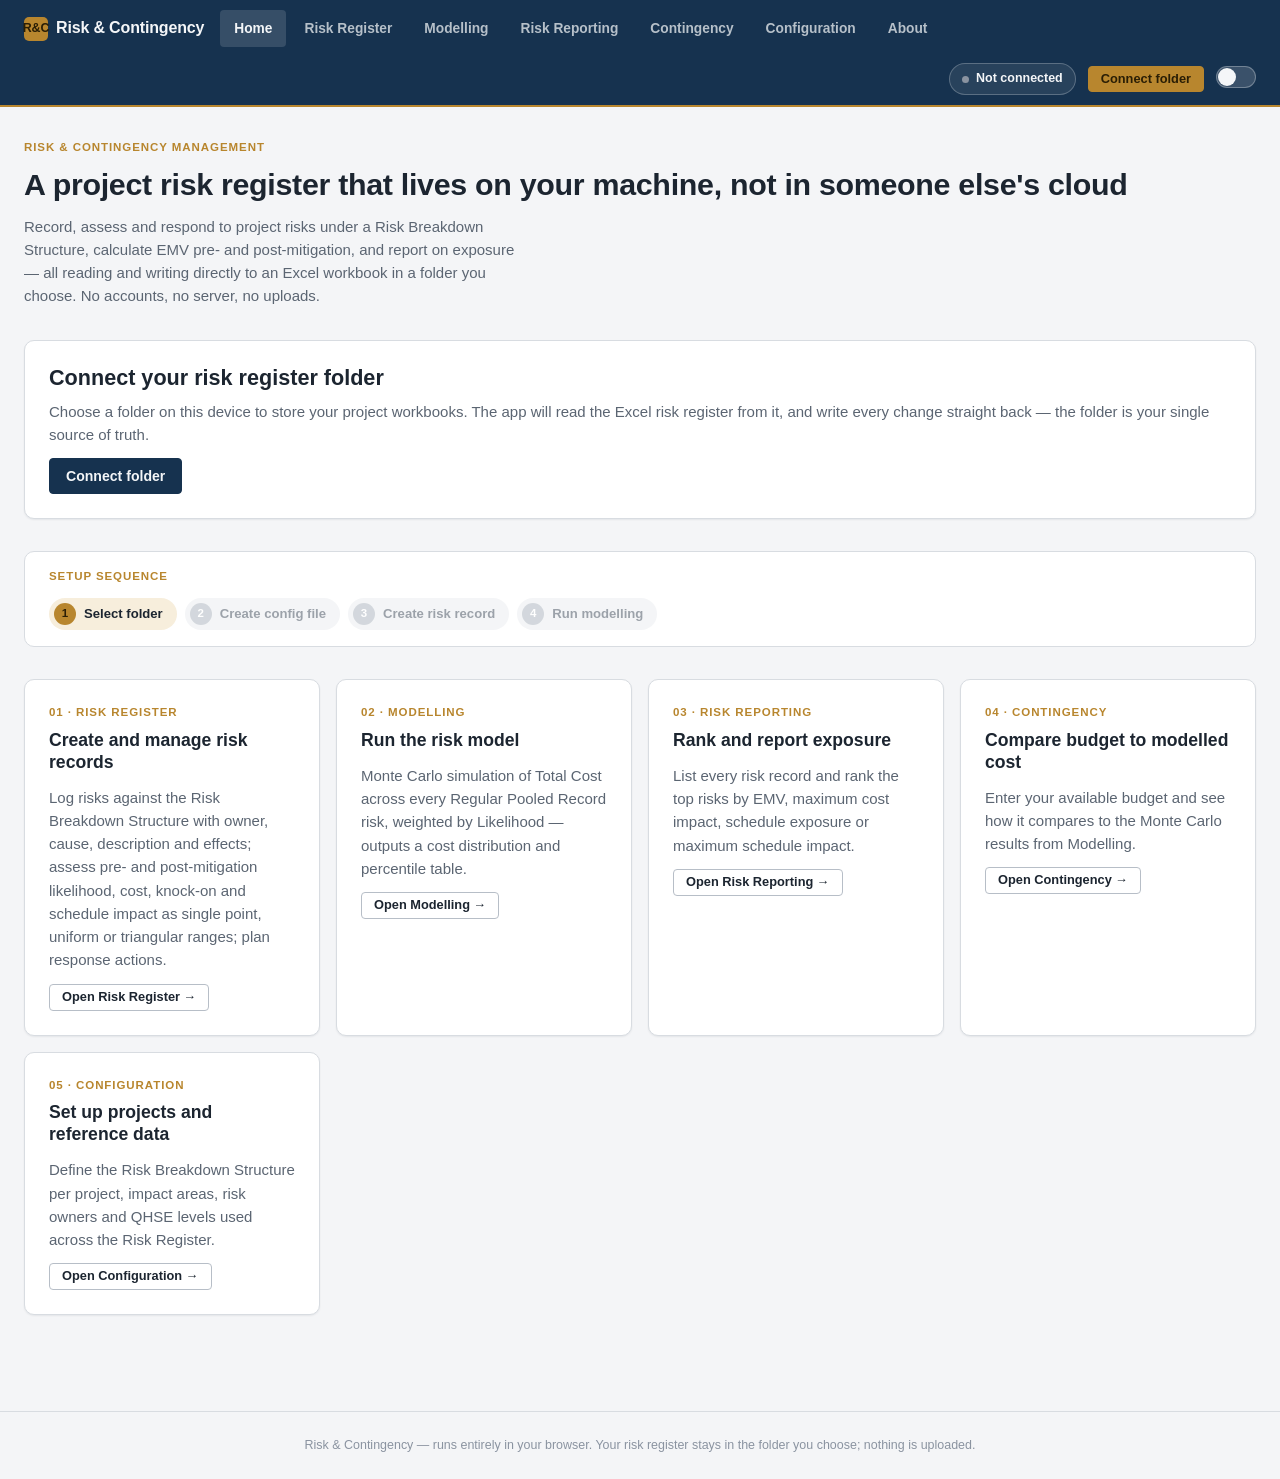
==== index.html @ 915edcf1 "Add JSON-LD structured data (WebSite + SoftwareApplication) to homepage Co-Authored-By: Claude Opus " ====
<!doctype html>
<html lang="en">
<head>
  <meta charset="utf-8">
  <script>(function(){try{var t=localStorage.getItem('theme-preference');if(t==='light'||t==='dark'){document.documentElement.dataset.theme=t;}}catch(e){}})();</script>
  <meta name="viewport" content="width=device-width, initial-scale=1">
  <title>Risk and Contingency — Project Risk Register &amp; Monte Carlo</title>
  <meta name="description" content="Manage a project risk register, calculate pre- and post-mitigation EMV and run Monte Carlo contingency modelling, all against an Excel file on your own machine.">
  <link rel="canonical" href="https://riskandcontingency.com/">
  <meta property="og:type" content="website">
  <meta property="og:site_name" content="Risk and Contingency">
  <meta property="og:url" content="https://riskandcontingency.com/">
  <meta property="og:title" content="Risk and Contingency — Project Risk Register &amp; Monte Carlo">
  <meta property="og:description" content="Manage a project risk register, calculate pre- and post-mitigation EMV and run Monte Carlo contingency modelling, all against an Excel file on your own machine.">
  <meta property="og:image" content="https://riskandcontingency.com/images/og-image.png">
  <meta property="og:image:width" content="1200">
  <meta property="og:image:height" content="630">
  <meta property="og:image:alt" content="Risk and Contingency: project risk register, Monte Carlo modelling and contingency planning">
  <meta name="twitter:card" content="summary_large_image">
  <script type="application/ld+json">
  {
    "@context": "https://schema.org",
    "@graph": [
      {
        "@type": "WebSite",
        "@id": "https://riskandcontingency.com/#website",
        "name": "Risk and Contingency",
        "url": "https://riskandcontingency.com/",
        "description": "Manage a project risk register, calculate pre- and post-mitigation EMV and run Monte Carlo contingency modelling, all against an Excel file on your own machine.",
        "inLanguage": "en"
      },
      {
        "@type": "SoftwareApplication",
        "@id": "https://riskandcontingency.com/#app",
        "name": "Risk and Contingency",
        "url": "https://riskandcontingency.com/",
        "description": "A browser-based tool for managing a project risk register: creating and assessing risk records under a Risk Breakdown Structure, calculating EMV pre- and post-mitigation, running Monte Carlo simulation across pooled risks, and comparing an available budget to the modelled cost distribution.",
        "applicationCategory": "BusinessApplication",
        "operatingSystem": "Web",
        "browserRequirements": "Requires a Chromium-based browser (Chrome, Edge or Opera) with the File System Access API.",
        "featureList": [
          "Risk register with risk records under a Risk Breakdown Structure",
          "Pre- and post-mitigation assessment of likelihood, cost, knock-on and schedule impact as single point, uniform or triangular ranges",
          "EMV calculation pre- and post-mitigation",
          "Response action planning",
          "Monte Carlo simulation of Total Cost across pooled risks",
          "Contingency comparison of available budget against modelled cost",
          "Reads and writes an Excel workbook in a local folder you choose"
        ],
        "image": "https://riskandcontingency.com/images/og-image.png",
        "isPartOf": { "@id": "https://riskandcontingency.com/#website" }
      }
    ]
  }
  </script>
  <link rel="stylesheet" href="/css/tokens.css">
  <link rel="stylesheet" href="/css/base.css">
  <link rel="stylesheet" href="/css/components.css">
  <link rel="stylesheet" href="/css/shell.css">
</head>
<body data-page="home">
  <header class="app-header">
    <div class="app-header-inner">
      <a class="app-brand" href="/index.html">
        <span class="app-brand-mark" aria-hidden="true">R&amp;C</span>
        Risk &amp; Contingency
      </a>
      <button class="app-nav-toggle" type="button" aria-expanded="false" aria-label="Toggle navigation">&#9776;</button>
      <nav class="app-nav" aria-label="Primary">
        <a href="/index.html" data-nav="home">Home</a>
        <a href="/risk-register.html" data-nav="risk-register">Risk Register</a>
        <a href="/modelling.html" data-nav="modelling">Modelling</a>
        <a href="/reporting.html" data-nav="reporting">Risk Reporting</a>
        <a href="/contingency.html" data-nav="contingency">Contingency</a>
        <a href="/configuration.html" data-nav="configuration">Configuration</a>
        <a href="/about.html" data-nav="about">About</a>
      </nav>
      <div class="app-header-actions">
        <span class="status-pill" data-connection-pill data-state="checking">
          <span class="status-dot" aria-hidden="true"></span>
          <span data-connection-label>Checking&hellip;</span>
        </span>
        <button class="btn btn-accent btn-sm" type="button" data-connection-action hidden>Connect folder</button>
        <button class="btn btn-ghost btn-sm" type="button" data-connection-disconnect hidden>Disconnect</button>
        <label class="theme-toggle" title="Toggle dark mode">
          <input type="checkbox" data-theme-toggle class="visually-hidden">
          <span class="theme-toggle-track" aria-hidden="true">
            <span class="theme-toggle-thumb"></span>
          </span>
          <span class="visually-hidden">Toggle dark mode</span>
        </label>
      </div>
    </div>
  </header>

  <main class="app-main">
    <div class="page-header">
      <span class="eyebrow">Risk &amp; Contingency Management</span>
      <h1>A project risk register that lives on your machine, not in someone else's cloud</h1>
      <p>Record, assess and respond to project risks under a Risk Breakdown Structure, calculate EMV pre- and post‑mitigation, and report on exposure — all reading and writing directly to an Excel workbook in a folder you choose. No accounts, no server, no uploads.</p>
    </div>

    <div id="unsupported-notice" class="notice notice-warning" data-unsupported-notice hidden style="margin-bottom: var(--space-5);">
      <span aria-hidden="true">&#9888;&#65039;</span>
      <div>
        <strong>Folder connection isn't available in this browser.</strong>
        <p style="margin: 4px 0 0;">This tool reads and writes your risk register directly on disk using the File System Access API, currently supported in Chrome, Edge and Opera. Open this page in one of those browsers to connect a folder.</p>
      </div>
    </div>

    <section class="card" style="margin-bottom: var(--space-6);" data-requires-no-connection>
      <h2 style="margin-bottom: var(--space-2);">Connect your risk register folder</h2>
      <p>Choose a folder on this device to store your project workbooks. The app will read the Excel risk register from it, and write every change straight back — the folder is your single source of truth.</p>
      <button class="btn btn-primary" type="button" data-connection-action>Connect folder</button>
    </section>

    <section class="card" style="margin-bottom: var(--space-6);" data-requires-connection hidden>
      <h2 style="margin-bottom: var(--space-2);">Folder connected</h2>
      <p>Your risk register folder is connected. Head to the Risk Register to create or edit risk records, or Configuration to set up your Risk Breakdown Structure, impact areas and risk owners.</p>
    </section>

    <section style="margin-bottom: var(--space-6);" data-setup-sequence></section>

    <div class="card-grid" style="margin-bottom: var(--space-6);">
      <div class="card">
        <span class="eyebrow">01 &middot; Risk Register</span>
        <h3>Create and manage risk records</h3>
        <p>Log risks against the Risk Breakdown Structure with owner, cause, description and effects; assess pre- and post‑mitigation likelihood, cost, knock-on and schedule impact as single point, uniform or triangular ranges; plan response actions.</p>
        <a class="btn btn-secondary btn-sm" href="/risk-register.html">Open Risk Register &rarr;</a>
      </div>
      <div class="card">
        <span class="eyebrow">02 &middot; Modelling</span>
        <h3>Run the risk model</h3>
        <p>Monte Carlo simulation of Total Cost across every Regular Pooled Record risk, weighted by Likelihood — outputs a cost distribution and percentile table.</p>
        <a class="btn btn-secondary btn-sm" href="/modelling.html">Open Modelling &rarr;</a>
      </div>
      <div class="card">
        <span class="eyebrow">03 &middot; Risk Reporting</span>
        <h3>Rank and report exposure</h3>
        <p>List every risk record and rank the top risks by EMV, maximum cost impact, schedule exposure or maximum schedule impact.</p>
        <a class="btn btn-secondary btn-sm" href="/reporting.html">Open Risk Reporting &rarr;</a>
      </div>
      <div class="card">
        <span class="eyebrow">04 &middot; Contingency</span>
        <h3>Compare budget to modelled cost</h3>
        <p>Enter your available budget and see how it compares to the Monte Carlo results from Modelling.</p>
        <a class="btn btn-secondary btn-sm" href="/contingency.html">Open Contingency &rarr;</a>
      </div>
      <div class="card">
        <span class="eyebrow">05 &middot; Configuration</span>
        <h3>Set up projects and reference data</h3>
        <p>Define the Risk Breakdown Structure per project, impact areas, risk owners and QHSE levels used across the Risk Register.</p>
        <a class="btn btn-secondary btn-sm" href="/configuration.html">Open Configuration &rarr;</a>
      </div>
    </div>
  </main>

  <footer class="app-footer">
    Risk &amp; Contingency &mdash; runs entirely in your browser. Your risk register stays in the folder you choose; nothing is uploaded.
  </footer>

  <script src="/js/vendor/xlsx.full.min.js"></script>
  <script type="module" src="/js/shell.js"></script>
  <script type="module" src="/js/theme.js"></script>
  <script type="module" src="/js/setup-sequence.js"></script>
  <script type="module" src="/js/version-check.js"></script>
  <script type="module" src="/js/conflict-banner.js"></script>
</body>
</html>
---- css/tokens.css ----
:root {
  --color-bg: #f4f5f7;
  --color-surface: #ffffff;
  --color-surface-alt: #eef0f3;
  --color-border: #d8dce1;
  --color-border-strong: #b7bec7;
  --color-text: #1c2530;
  --color-text-muted: #5b6572;
  --color-text-subtle: #8a93a0;
  --color-text-on-primary: #f4f6f8;

  --color-primary: #16324f;
  --color-primary-hover: #0f2438;
  --color-primary-alt: #1f4266;
  --color-accent: #b8862e;
  --color-accent-hover: #9c7126;
  --color-accent-bg: #f7eedc;

  --color-risk-low: #2e7d4f;
  --color-risk-low-bg: #e6f2ea;
  --color-risk-medium: #a5760a;
  --color-risk-medium-bg: #fbf1de;
  --color-risk-high: #b3372c;
  --color-risk-high-bg: #f7e4e1;

  --color-success: #2e7d4f;
  --color-danger: #b3372c;
  --color-warning: #a5760a;
  --color-info: #2b5c8a;

  --font-sans: -apple-system, BlinkMacSystemFont, "Segoe UI", Roboto, Helvetica,
    Arial, sans-serif;
  --font-mono: ui-monospace, SFMono-Regular, Menlo, Consolas, monospace;

  --radius-sm: 4px;
  --radius-md: 6px;
  --radius-lg: 10px;

  --shadow-sm: 0 1px 2px rgba(20, 30, 45, 0.07);
  --shadow-md: 0 2px 10px rgba(20, 30, 45, 0.10);

  --space-1: 4px;
  --space-2: 8px;
  --space-3: 12px;
  --space-4: 16px;
  --space-5: 24px;
  --space-6: 32px;
  --space-7: 48px;
  --space-8: 64px;

  --header-height: 60px;
  --content-max-width: 1280px;
}

/* Dark tokens apply when the OS prefers dark AND the user hasn't
   explicitly chosen light (data-theme="light"), or when the user has
   explicitly chosen dark (data-theme="dark") regardless of OS
   preference. See js/theme.js for the toggle that sets data-theme. */
@media (prefers-color-scheme: dark) {
  :root:not([data-theme="light"]) {
    --color-bg: #10161f;
    --color-surface: #161e29;
    --color-surface-alt: #1c2530;
    --color-border: #2a3441;
    --color-border-strong: #3c4756;
    --color-text: #e6e9ed;
    --color-text-muted: #a7b0bc;
    --color-text-subtle: #7a8492;
    --color-text-on-primary: #f4f6f8;

    --color-primary: #1f4266;
    --color-primary-hover: #2b5680;
    --color-primary-alt: #2b5680;
    --color-accent: #d9a94a;
    --color-accent-hover: #e6bb63;
    --color-accent-bg: rgba(217, 169, 74, 0.14);

    --color-risk-low: #4caf7d;
    --color-risk-low-bg: rgba(46, 125, 79, 0.18);
    --color-risk-medium: #d9a94a;
    --color-risk-medium-bg: rgba(165, 118, 10, 0.2);
    --color-risk-high: #e2695c;
    --color-risk-high-bg: rgba(179, 55, 44, 0.2);

    --shadow-sm: 0 1px 2px rgba(0, 0, 0, 0.35);
    --shadow-md: 0 2px 12px rgba(0, 0, 0, 0.45);
  }
}

:root[data-theme="dark"] {
  --color-bg: #10161f;
  --color-surface: #161e29;
  --color-surface-alt: #1c2530;
  --color-border: #2a3441;
  --color-border-strong: #3c4756;
  --color-text: #e6e9ed;
  --color-text-muted: #a7b0bc;
  --color-text-subtle: #7a8492;
  --color-text-on-primary: #f4f6f8;

  --color-primary: #1f4266;
  --color-primary-hover: #2b5680;
  --color-primary-alt: #2b5680;
  --color-accent: #d9a94a;
  --color-accent-hover: #e6bb63;
  --color-accent-bg: rgba(217, 169, 74, 0.14);

  --color-risk-low: #4caf7d;
  --color-risk-low-bg: rgba(46, 125, 79, 0.18);
  --color-risk-medium: #d9a94a;
  --color-risk-medium-bg: rgba(165, 118, 10, 0.2);
  --color-risk-high: #e2695c;
  --color-risk-high-bg: rgba(179, 55, 44, 0.2);

  --shadow-sm: 0 1px 2px rgba(0, 0, 0, 0.35);
  --shadow-md: 0 2px 12px rgba(0, 0, 0, 0.45);
}
---- css/base.css ----
*,
*::before,
*::after {
  box-sizing: border-box;
}

html {
  color-scheme: light dark;
}

body {
  margin: 0;
  min-height: 100vh;
  background: var(--color-bg);
  color: var(--color-text);
  font-family: var(--font-sans);
  font-size: 15px;
  line-height: 1.55;
  -webkit-font-smoothing: antialiased;
}

h1,
h2,
h3,
h4 {
  font-weight: 600;
  line-height: 1.25;
  margin: 0 0 var(--space-3);
  color: var(--color-text);
}

h1 {
  font-size: 1.9rem;
  letter-spacing: -0.01em;
}

h2 {
  font-size: 1.35rem;
}

h3 {
  font-size: 1.1rem;
}

p {
  margin: 0 0 var(--space-3);
  color: var(--color-text-muted);
}

a {
  color: var(--color-primary-alt);
  text-decoration: none;
}

a:hover {
  text-decoration: underline;
}

ul,
ol {
  margin: 0 0 var(--space-3);
  padding-left: 1.25em;
  color: var(--color-text-muted);
}

.eyebrow {
  display: block;
  font-size: 0.72rem;
  font-weight: 700;
  letter-spacing: 0.08em;
  text-transform: uppercase;
  color: var(--color-accent);
  margin-bottom: var(--space-2);
}

.visually-hidden {
  position: absolute;
  width: 1px;
  height: 1px;
  padding: 0;
  margin: -1px;
  overflow: hidden;
  clip: rect(0, 0, 0, 0);
  white-space: nowrap;
  border: 0;
}

:focus-visible {
  outline: 2px solid var(--color-accent);
  outline-offset: 2px;
}

/* Several components below set their own `display` (flex/inline-flex),
   which ties in CSS specificity with the UA stylesheet's [hidden] rule and
   can win the cascade by load order — so `hidden` silently stops hiding
   things. Force it explicitly rather than relying on selector order. */
[hidden] {
  display: none !important;
}
---- css/components.css ----
/* Buttons */
.btn {
  display: inline-flex;
  align-items: center;
  gap: var(--space-2);
  font-family: inherit;
  font-size: 0.88rem;
  font-weight: 600;
  line-height: 1;
  padding: 10px 16px;
  border-radius: var(--radius-sm);
  border: 1px solid transparent;
  cursor: pointer;
  transition: background-color 0.15s ease, border-color 0.15s ease,
    color 0.15s ease;
  white-space: nowrap;
}

.btn:disabled {
  cursor: not-allowed;
  opacity: 0.55;
}

.btn-primary {
  background: var(--color-primary);
  color: var(--color-text-on-primary);
  border-color: var(--color-primary);
}

.btn-primary:hover:not(:disabled) {
  background: var(--color-primary-hover);
  border-color: var(--color-primary-hover);
}

.btn-accent {
  background: var(--color-accent);
  color: #2a1e05;
  border-color: var(--color-accent);
}

.btn-accent:hover:not(:disabled) {
  background: var(--color-accent-hover);
  border-color: var(--color-accent-hover);
}

.btn-secondary {
  background: var(--color-surface);
  color: var(--color-text);
  border-color: var(--color-border-strong);
}

.btn-secondary:hover:not(:disabled) {
  background: var(--color-surface-alt);
}

.btn-ghost {
  background: transparent;
  color: var(--color-text-muted);
  border-color: transparent;
}

.btn-ghost:hover:not(:disabled) {
  background: var(--color-surface-alt);
  color: var(--color-text);
}

.btn-sm {
  padding: 6px 12px;
  font-size: 0.8rem;
}

/* Cards */
.card {
  background: var(--color-surface);
  border: 1px solid var(--color-border);
  border-radius: var(--radius-lg);
  box-shadow: var(--shadow-sm);
  padding: var(--space-5);
}

.card-grid {
  display: grid;
  grid-template-columns: repeat(auto-fit, minmax(260px, 1fr));
  gap: var(--space-4);
}

/* Stat tiles */
.stat-tile {
  background: var(--color-surface);
  border: 1px solid var(--color-border);
  border-left: 3px solid var(--color-primary);
  border-radius: var(--radius-md);
  padding: var(--space-4) var(--space-5);
}

.stat-tile .stat-label {
  font-size: 0.72rem;
  font-weight: 700;
  letter-spacing: 0.06em;
  text-transform: uppercase;
  color: var(--color-text-subtle);
  margin-bottom: var(--space-1);
}

.stat-tile .stat-value {
  font-size: 1.75rem;
  font-weight: 700;
  color: var(--color-text);
  font-variant-numeric: tabular-nums;
}

.stat-tile .stat-sub {
  font-size: 0.8rem;
  color: var(--color-text-muted);
  margin-top: var(--space-1);
}

/* Badges (risk severity pills) */
.badge {
  display: inline-flex;
  align-items: center;
  gap: 6px;
  padding: 3px 10px;
  border-radius: 999px;
  font-size: 0.72rem;
  font-weight: 700;
  letter-spacing: 0.03em;
  text-transform: uppercase;
}

.badge-low {
  background: var(--color-risk-low-bg);
  color: var(--color-risk-low);
}

.badge-medium {
  background: var(--color-risk-medium-bg);
  color: var(--color-risk-medium);
}

.badge-high {
  background: var(--color-risk-high-bg);
  color: var(--color-risk-high);
}

.badge-neutral {
  background: var(--color-surface-alt);
  color: var(--color-text-muted);
}

/* Status pill (connection state) */
.status-pill {
  display: inline-flex;
  align-items: center;
  gap: 7px;
  font-size: 0.78rem;
  font-weight: 600;
  color: var(--color-text-on-primary);
  padding: 5px 12px;
  border-radius: 999px;
  border: 1px solid rgba(244, 246, 248, 0.25);
  background: rgba(244, 246, 248, 0.08);
}

.status-dot {
  width: 7px;
  height: 7px;
  border-radius: 50%;
  background: var(--color-text-subtle);
  flex: none;
}

.status-pill[data-state="connected"] .status-dot {
  background: #4caf7d;
}

.status-pill[data-state="unsupported"] .status-dot,
.status-pill[data-state="error"] .status-dot {
  background: #e2695c;
}

/* Tables */
.data-table {
  width: 100%;
  border-collapse: collapse;
  font-size: 0.88rem;
}

.data-table th,
.data-table td {
  text-align: left;
  padding: 10px 14px;
  border-bottom: 1px solid var(--color-border);
}

.data-table th {
  font-size: 0.72rem;
  font-weight: 700;
  letter-spacing: 0.05em;
  text-transform: uppercase;
  color: var(--color-text-subtle);
  background: var(--color-surface-alt);
  white-space: nowrap;
}

.data-table tbody tr:hover {
  background: var(--color-surface-alt);
}

.data-table tbody tr[data-row-id] {
  cursor: pointer;
}

.data-table th[data-sort-key] {
  cursor: pointer;
  user-select: none;
}

.data-table th[data-sort-key]:hover {
  text-decoration: underline;
}

/* Highlights the columns matching the Risk Register list's active
   EMV/Cost/Schedule/QHSE toggle, in both the header and body cells. */
.data-table th.col-highlight,
.data-table td.col-highlight {
  background: var(--color-accent-bg);
}

.data-table tbody tr:hover td.col-highlight {
  background: var(--color-accent-bg);
  filter: brightness(0.97);
}

/* Empty states */
.empty-state {
  border: 1px dashed var(--color-border-strong);
  border-radius: var(--radius-lg);
  padding: var(--space-7) var(--space-5);
  text-align: center;
  color: var(--color-text-muted);
  background: var(--color-surface);
}

.empty-state h3 {
  color: var(--color-text);
  margin-bottom: var(--space-2);
}

.empty-state .btn {
  margin-top: var(--space-3);
}

/* Notices */
.notice {
  display: flex;
  gap: var(--space-3);
  align-items: flex-start;
  padding: var(--space-4);
  border-radius: var(--radius-md);
  border: 1px solid var(--color-border);
  background: var(--color-surface);
  font-size: 0.88rem;
}

.notice-warning {
  border-color: #e4cd97;
  background: var(--color-accent-bg);
  color: #6b4e11;
}

.notice-warning p {
  color: inherit;
}

/* Conflict banner (js/conflict-banner.js) — a save was blocked because
   the file changed on disk since this tab loaded it. */
.conflict-banner {
  display: flex;
  align-items: flex-start;
  gap: var(--space-3);
  background: var(--color-risk-high-bg);
  border: 1px solid var(--color-risk-high);
  border-radius: var(--radius-md);
  padding: var(--space-4);
  margin-bottom: var(--space-5);
  font-size: 0.88rem;
}

.conflict-banner strong {
  color: var(--color-risk-high);
}

.conflict-banner p {
  color: var(--color-text);
}

/* Update-available banner (js/version-check.js) */
.update-banner {
  position: fixed;
  left: 50%;
  bottom: var(--space-5);
  transform: translateX(-50%);
  z-index: 100;
  display: flex;
  align-items: center;
  gap: var(--space-3);
  background: var(--color-primary);
  color: var(--color-text-on-primary);
  border: 1px solid var(--color-accent);
  border-radius: var(--radius-md);
  padding: var(--space-3) var(--space-4);
  box-shadow: var(--shadow-md);
  font-size: 0.86rem;
  max-width: calc(100vw - 32px);
}

.update-banner .btn-ghost {
  color: var(--color-text-on-primary);
}

/* Setup sequence stepper */
.setup-sequence {
  background: var(--color-surface);
  border: 1px solid var(--color-border);
  border-radius: var(--radius-lg);
  padding: var(--space-4) var(--space-5);
}

.chart-legend {
  display: flex;
  gap: var(--space-4);
  margin-bottom: var(--space-2);
  font-size: 0.82rem;
  color: var(--color-text-muted);
}

.chart-legend-item {
  display: inline-flex;
  align-items: center;
  gap: 6px;
}

.chart-legend-swatch {
  display: inline-block;
  width: 12px;
  height: 12px;
  border-radius: 3px;
}

.setup-sequence-header {
  display: flex;
  justify-content: space-between;
  align-items: center;
}

.setup-steps {
  display: flex;
  flex-wrap: wrap;
  gap: var(--space-2);
  list-style: none;
  margin: var(--space-1) 0 0;
  padding: 0;
}

.setup-step {
  display: flex;
  align-items: center;
  gap: var(--space-2);
  padding: 5px 14px 5px 5px;
  border-radius: 999px;
  background: var(--color-surface-alt);
  font-size: 0.82rem;
  font-weight: 600;
}

.setup-step-index {
  display: inline-flex;
  align-items: center;
  justify-content: center;
  width: 22px;
  height: 22px;
  border-radius: 50%;
  font-size: 0.72rem;
  background: var(--color-border-strong);
  color: var(--color-surface);
  flex: none;
}

.setup-step[data-state="done"] .setup-step-index {
  background: var(--color-risk-low);
  color: #fff;
}

.setup-step[data-state="current"] {
  background: var(--color-accent-bg);
}

.setup-step[data-state="current"] .setup-step-index {
  background: var(--color-accent);
  color: #2a1e05;
}

.setup-step[data-state="locked"] {
  opacity: 0.6;
}

.setup-step[data-state="locked"] .setup-step-label {
  color: var(--color-text-muted);
}

.setup-step-label {
  color: var(--color-text);
}

.setup-step-label:hover {
  text-decoration: underline;
}

/* Named lists (Configuration: RBS, impact areas, owners) */
.named-list {
  list-style: none;
  margin: 0 0 var(--space-3);
  padding: 0;
  display: flex;
  flex-direction: column;
  gap: 4px;
}

.named-list-item {
  display: flex;
  align-items: center;
  justify-content: space-between;
  gap: var(--space-2);
  padding: 6px 10px;
  border-radius: var(--radius-sm);
  background: var(--color-surface-alt);
  font-size: 0.86rem;
}

.named-list-empty {
  color: var(--color-text-subtle);
  font-size: 0.82rem;
  padding: 6px 10px;
}

.named-list-form {
  display: flex;
  gap: var(--space-2);
}

.named-list-form input {
  flex: 1;
}

/* Risk record form */
.form-grid {
  display: grid;
  grid-template-columns: repeat(auto-fit, minmax(200px, 1fr));
  gap: var(--space-3);
}

/* Title occupies half the row, Risk Type and Record Type share the rest. */
.title-row-grid {
  display: grid;
  grid-template-columns: 2fr 1fr 1fr;
  gap: var(--space-3);
}

@media (max-width: 640px) {
  .title-row-grid {
    grid-template-columns: 1fr;
  }
}

.dist-group {
  border: 1px solid var(--color-border);
  border-radius: var(--radius-md);
  padding: var(--space-3);
  margin-bottom: var(--space-3);
  background: var(--color-surface);
}

.dist-group-header {
  display: flex;
  justify-content: space-between;
  align-items: baseline;
  gap: var(--space-2);
  margin-bottom: var(--space-2);
}

.dist-group-header h4 {
  margin: 0;
  font-size: 0.88rem;
}

.dist-group-unit {
  font-size: 0.72rem;
  color: var(--color-text-subtle);
}

.dist-inputs {
  display: grid;
  grid-template-columns: repeat(3, 1fr);
  gap: var(--space-2);
}

.dist-inputs label {
  font-size: 0.7rem;
  font-weight: 600;
  color: var(--color-text-muted);
  text-transform: uppercase;
  letter-spacing: 0.03em;
}

.dist-feedback {
  margin-top: 6px;
  font-size: 0.78rem;
  min-height: 1.1em;
}

.dist-feedback[data-valid="true"] {
  color: var(--color-risk-low);
}

.dist-feedback[data-valid="false"] {
  color: var(--color-risk-high);
}

.assessment-summary {
  display: grid;
  grid-template-columns: repeat(auto-fit, minmax(150px, 1fr));
  gap: var(--space-3);
  margin-top: var(--space-3);
}

.dist-computed {
  margin-top: 4px;
  font-size: 0.76rem;
  color: var(--color-text-muted);
}

/* Total Cost: the only assessment that drives EMV, so it gets its own
   accent-highlighted block. Direct Cost and Knock On are indented below
   it since they're the components it's computed from. */
.total-cost-block {
  border: 1px solid var(--color-accent);
  border-radius: var(--radius-md);
  background: var(--color-accent-bg);
  padding: var(--space-4);
  margin: var(--space-3) 0;
}

.total-cost-block > .dist-group-header h4 {
  color: var(--color-accent-hover);
}

.indented-group {
  margin-left: var(--space-5);
  padding-left: var(--space-4);
  border-left: 2px solid var(--color-border-strong);
  margin-top: var(--space-4);
}

.indented-group .dist-group {
  background: var(--color-surface);
}

/* Schedule + QHSE don't feed EMV — visually separated from the cost
   cluster above so that's obvious at a glance. */
.secondary-assessments-box {
  background: var(--color-surface-alt);
  border: 1px solid var(--color-border);
  border-radius: var(--radius-md);
  padding: var(--space-4);
  margin-top: var(--space-4);
}

.secondary-assessments-box .dist-group,
.secondary-assessments-box .qhse-group {
  background: var(--color-surface);
}

.qhse-group {
  border: 1px solid var(--color-border);
  border-radius: var(--radius-md);
  padding: var(--space-3);
}

.qhse-group .dist-group-header {
  margin-bottom: var(--space-2);
}

.action-row {
  display: grid;
  grid-template-columns: 2fr 1.4fr 1.4fr 1fr 1fr auto;
  gap: var(--space-2);
  align-items: end;
  padding: var(--space-3) 0;
  border-bottom: 1px solid var(--color-border);
}

.action-row:last-of-type {
  border-bottom: none;
}

.action-row label {
  font-size: 0.68rem;
}

@media (max-width: 760px) {
  .action-row {
    grid-template-columns: 1fr;
  }
}

/* Forms (foundation for later areas) */
label {
  display: block;
  font-size: 0.8rem;
  font-weight: 600;
  color: var(--color-text);
  margin-bottom: var(--space-1);
}

input,
select,
textarea {
  font-family: inherit;
  font-size: 0.9rem;
  color: var(--color-text);
  background: var(--color-surface);
  border: 1px solid var(--color-border-strong);
  border-radius: var(--radius-sm);
  padding: 8px 10px;
  width: 100%;
}

input[type="checkbox"],
input[type="radio"] {
  width: auto;
  padding: 0;
  border-radius: 0;
  accent-color: var(--color-accent);
}

input:focus,
select:focus,
textarea:focus {
  outline: 2px solid var(--color-accent);
  outline-offset: 1px;
  border-color: var(--color-accent);
}
---- css/shell.css ----
.app-header {
  position: sticky;
  top: 0;
  z-index: 20;
  min-height: var(--header-height);
  display: flex;
  align-items: center;
  background: var(--color-primary);
  border-bottom: 2px solid var(--color-accent);
}

.app-header-inner {
  width: 100%;
  max-width: var(--content-max-width);
  margin: 0 auto;
  padding: 10px var(--space-5);
  display: flex;
  align-items: center;
  flex-wrap: wrap;
  row-gap: 8px;
  gap: var(--space-4);
}

.app-brand {
  display: flex;
  align-items: center;
  gap: var(--space-2);
  color: var(--color-text-on-primary);
  font-weight: 700;
  font-size: 1rem;
  letter-spacing: -0.01em;
  flex: none;
}

.app-brand:hover {
  text-decoration: none;
  opacity: 0.92;
}

.app-brand-mark {
  width: 24px;
  height: 24px;
  border-radius: 5px;
  background: var(--color-accent);
  color: #2a1e05;
  display: flex;
  align-items: center;
  justify-content: center;
  font-weight: 800;
  font-size: 0.78rem;
  flex: none;
}

.app-nav {
  display: flex;
  flex-wrap: nowrap;
  gap: var(--space-1);
  flex: 0 0 auto;
}

.app-nav a {
  color: rgba(244, 246, 248, 0.72);
  font-size: 0.86rem;
  font-weight: 600;
  padding: 8px 14px;
  border-radius: var(--radius-sm);
  transition: background-color 0.15s ease, color 0.15s ease;
}

.app-nav a:hover {
  color: var(--color-text-on-primary);
  text-decoration: none;
  background: rgba(244, 246, 248, 0.08);
}

.app-nav a[aria-current="page"] {
  color: var(--color-text-on-primary);
  background: rgba(244, 246, 248, 0.14);
}

.app-header-actions {
  flex: none;
  margin-left: auto;
  display: flex;
  align-items: center;
  flex-wrap: wrap;
  gap: var(--space-3);
}

.app-nav-toggle {
  display: none;
  background: transparent;
  border: 1px solid rgba(244, 246, 248, 0.3);
  color: var(--color-text-on-primary);
  border-radius: var(--radius-sm);
  padding: 6px 10px;
  cursor: pointer;
}

/* Theme toggle switch */
.theme-toggle {
  display: inline-flex;
  align-items: center;
  cursor: pointer;
  flex: none;
}

.theme-toggle-track {
  position: relative;
  width: 40px;
  height: 22px;
  border-radius: 999px;
  background: rgba(244, 246, 248, 0.16);
  border: 1px solid rgba(244, 246, 248, 0.3);
  transition: background-color 0.15s ease;
}

.theme-toggle-thumb {
  position: absolute;
  top: 1px;
  left: 1px;
  width: 18px;
  height: 18px;
  border-radius: 50%;
  background: var(--color-text-on-primary);
  display: flex;
  align-items: center;
  justify-content: center;
  font-size: 0.62rem;
  line-height: 1;
  transition: transform 0.18s ease;
}

.theme-toggle input:checked ~ .theme-toggle-track {
  background: var(--color-accent);
  border-color: var(--color-accent);
}

.theme-toggle input:checked ~ .theme-toggle-track .theme-toggle-thumb {
  transform: translateX(18px);
}

.theme-toggle input:focus-visible ~ .theme-toggle-track {
  outline: 2px solid var(--color-accent);
  outline-offset: 2px;
}

.app-main {
  width: 100%;
  max-width: var(--content-max-width);
  margin: 0 auto;
  padding: var(--space-6) var(--space-5) var(--space-8);
}

.page-header {
  margin-bottom: var(--space-6);
}

.page-header p {
  max-width: 60ch;
}

.app-footer {
  border-top: 1px solid var(--color-border);
  padding: var(--space-5);
  text-align: center;
  color: var(--color-text-subtle);
  font-size: 0.78rem;
}

@media (max-width: 860px) {
  .app-header-inner {
    gap: var(--space-3);
    padding: 0 var(--space-3);
  }

  .app-brand {
    font-size: 0.9rem;
  }

  .app-header-actions {
    gap: var(--space-2);
  }

  .status-pill [data-connection-label] {
    display: none;
  }

  .status-pill {
    padding: 6px;
  }

  .app-header-actions .btn-sm {
    padding: 6px 10px;
    font-size: 0.76rem;
  }

  .app-nav-toggle {
    display: inline-flex;
  }

  .app-nav {
    position: absolute;
    top: var(--header-height);
    left: 0;
    right: 0;
    background: var(--color-primary);
    flex-direction: column;
    padding: var(--space-2);
    border-bottom: 2px solid var(--color-accent);
    display: none;
  }

  .app-nav.is-open {
    display: flex;
  }

  .app-header-inner {
    position: relative;
  }
}
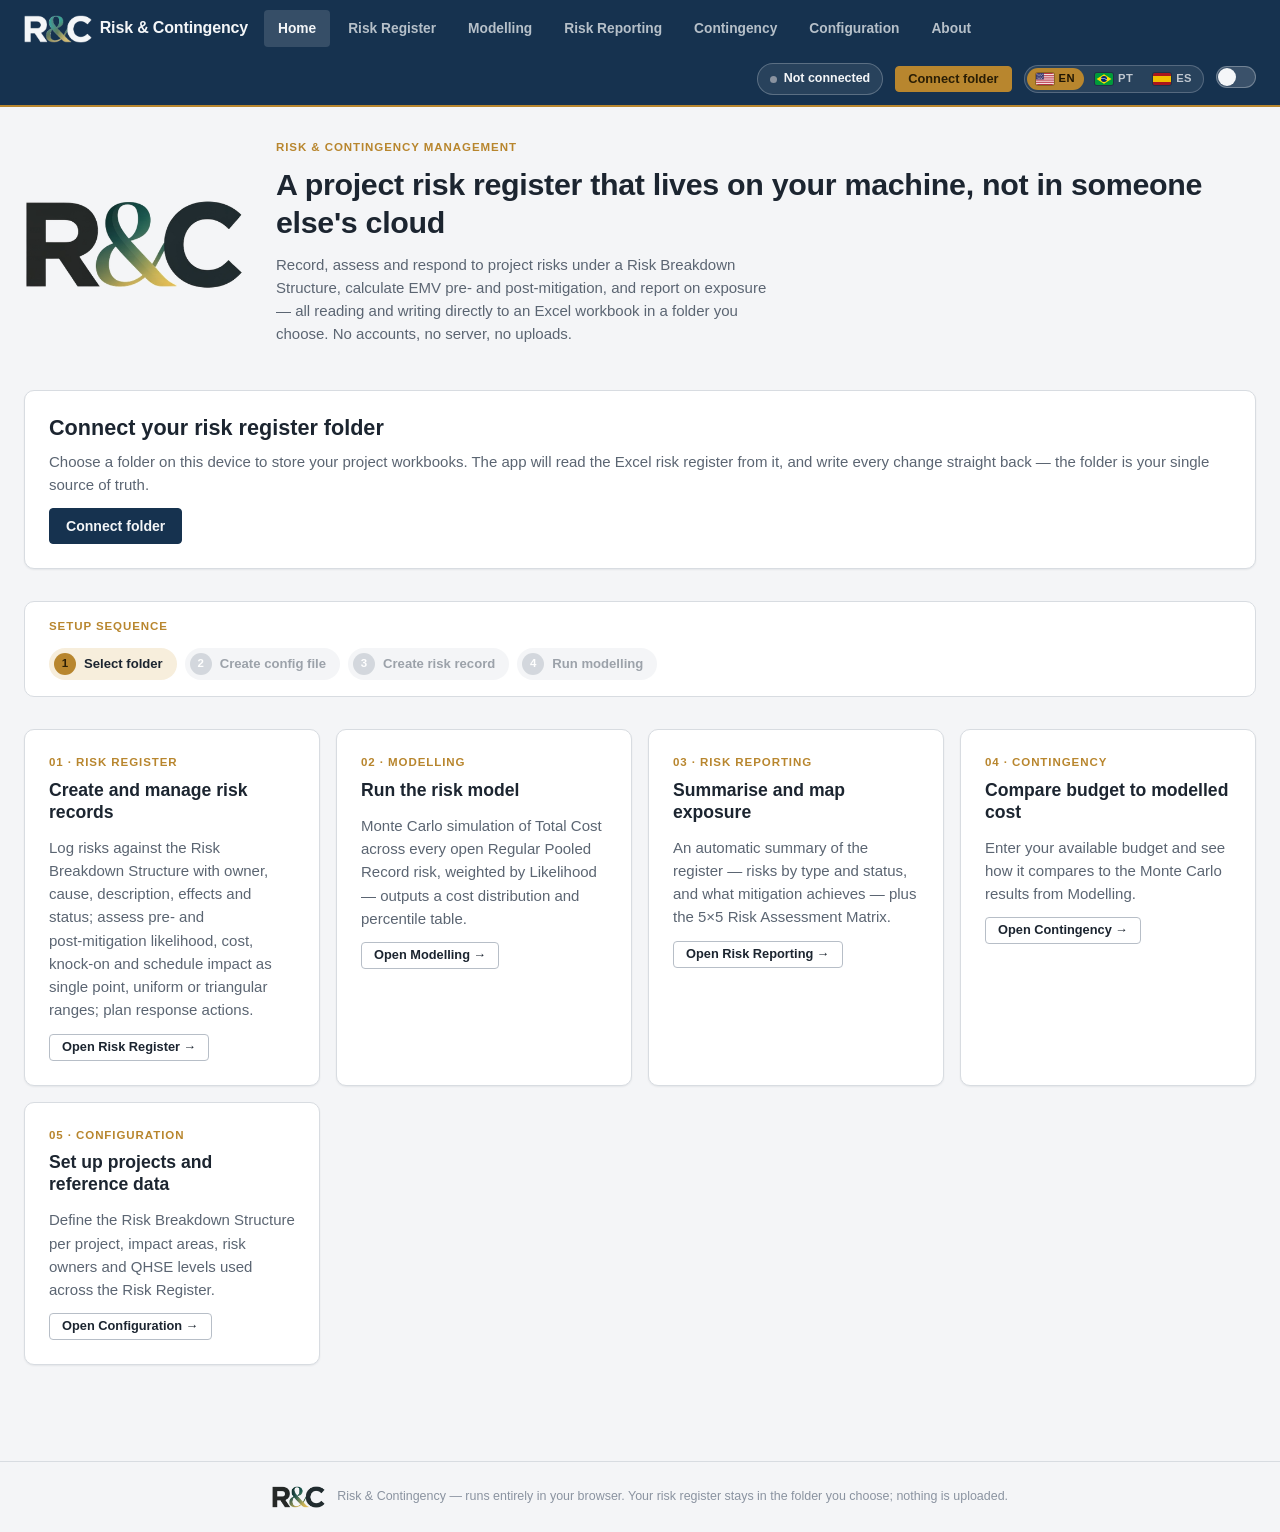
==== commit fcac3f51: "Site-wide EN/PT/ES language switch, R&C logo, risk Status field, Risk Register filters + record summ" ====
--- a/index.html
+++ b/index.html
@@ -1,11 +1,17 @@
 <!doctype html>
 <html lang="en">
 <head>
+  <!-- Google tag (gtag.js) -->
+  <script async src="https://www.googletagmanager.com/gtag/js?id=G-2DF5MS2G7H"></script>
+  <script>window.dataLayer=window.dataLayer||[];function gtag(){dataLayer.push(arguments);}gtag('js',new Date());gtag('config','G-2DF5MS2G7H');</script>
   <meta charset="utf-8">
-  <script>(function(){try{var t=localStorage.getItem('theme-preference');if(t==='light'||t==='dark'){document.documentElement.dataset.theme=t;}}catch(e){}})();</script>
+  <script>(function(){var d=document.documentElement;try{var t=localStorage.getItem('theme-preference');if(t==='light'||t==='dark'){d.dataset.theme=t;}var l=localStorage.getItem('lang-preference')||(navigator.language||'').slice(0,2).toLowerCase();if(l==='pt'||l==='es'){d.lang=l;d.setAttribute('data-i18n-pending','');}}catch(e){}})();</script>
   <meta name="viewport" content="width=device-width, initial-scale=1">
-  <title>Risk and Contingency — Project Risk Register &amp; Monte Carlo</title>
-  <meta name="description" content="Manage a project risk register, calculate pre- and post-mitigation EMV and run Monte Carlo contingency modelling, all against an Excel file on your own machine.">
+  <link rel="icon" href="/favicon.ico" sizes="48x48">
+  <link rel="icon" href="/images/favicon-64.png" type="image/png" sizes="64x64">
+  <link rel="apple-touch-icon" href="/images/apple-touch-icon.png">
+  <title data-i18n="meta.home.title">Risk and Contingency — Project Risk Register &amp; Monte Carlo</title>
+  <meta name="description" data-i18n-attr="content:meta.home.description" content="Manage a project risk register, calculate pre- and post-mitigation EMV and run Monte Carlo contingency modelling, all against an Excel file on your own machine.">
   <link rel="canonical" href="https://riskandcontingency.com/">
   <meta property="og:type" content="website">
   <meta property="og:site_name" content="Risk and Contingency">
@@ -57,23 +63,24 @@
   <link rel="stylesheet" href="/css/base.css">
   <link rel="stylesheet" href="/css/components.css">
   <link rel="stylesheet" href="/css/shell.css">
+  <script type="module" src="/js/i18n/i18n.js"></script>
 </head>
 <body data-page="home">
   <header class="app-header">
     <div class="app-header-inner">
       <a class="app-brand" href="/index.html">
-        <span class="app-brand-mark" aria-hidden="true">R&amp;C</span>
-        Risk &amp; Contingency
+        <img class="app-brand-logo" src="/images/logo-light.png" alt="R&amp;C" width="68" height="28">
+        <span class="app-brand-name">Risk &amp; Contingency</span>
       </a>
-      <button class="app-nav-toggle" type="button" aria-expanded="false" aria-label="Toggle navigation">&#9776;</button>
-      <nav class="app-nav" aria-label="Primary">
-        <a href="/index.html" data-nav="home">Home</a>
-        <a href="/risk-register.html" data-nav="risk-register">Risk Register</a>
-        <a href="/modelling.html" data-nav="modelling">Modelling</a>
-        <a href="/reporting.html" data-nav="reporting">Risk Reporting</a>
-        <a href="/contingency.html" data-nav="contingency">Contingency</a>
-        <a href="/configuration.html" data-nav="configuration">Configuration</a>
-        <a href="/about.html" data-nav="about">About</a>
+      <button class="app-nav-toggle" type="button" aria-expanded="false" aria-label="Toggle navigation" data-i18n-attr="aria-label:header.toggleNav">&#9776;</button>
+      <nav class="app-nav" aria-label="Primary" data-i18n-attr="aria-label:header.primaryNav">
+        <a href="/index.html" data-nav="home" data-i18n="nav.home">Home</a>
+        <a href="/risk-register.html" data-nav="risk-register" data-i18n="nav.riskRegister">Risk Register</a>
+        <a href="/modelling.html" data-nav="modelling" data-i18n="nav.modelling">Modelling</a>
+        <a href="/reporting.html" data-nav="reporting" data-i18n="nav.reporting">Risk Reporting</a>
+        <a href="/contingency.html" data-nav="contingency" data-i18n="nav.contingency">Contingency</a>
+        <a href="/configuration.html" data-nav="configuration" data-i18n="nav.configuration">Configuration</a>
+        <a href="/about.html" data-nav="about" data-i18n="nav.about">About</a>
       </nav>
       <div class="app-header-actions">
         <span class="status-pill" data-connection-pill data-state="checking">
@@ -81,85 +88,93 @@
           <span data-connection-label>Checking&hellip;</span>
         </span>
         <button class="btn btn-accent btn-sm" type="button" data-connection-action hidden>Connect folder</button>
-        <button class="btn btn-ghost btn-sm" type="button" data-connection-disconnect hidden>Disconnect</button>
-        <label class="theme-toggle" title="Toggle dark mode">
+        <button class="btn btn-ghost btn-sm" type="button" data-connection-disconnect hidden data-i18n="header.disconnect">Disconnect</button>
+        <label class="theme-toggle" title="Toggle dark mode" data-i18n-attr="title:header.toggleTheme">
           <input type="checkbox" data-theme-toggle class="visually-hidden">
           <span class="theme-toggle-track" aria-hidden="true">
             <span class="theme-toggle-thumb"></span>
           </span>
-          <span class="visually-hidden">Toggle dark mode</span>
+          <span class="visually-hidden" data-i18n="header.toggleTheme">Toggle dark mode</span>
         </label>
       </div>
     </div>
   </header>
 
   <main class="app-main">
-    <div class="page-header">
-      <span class="eyebrow">Risk &amp; Contingency Management</span>
-      <h1>A project risk register that lives on your machine, not in someone else's cloud</h1>
-      <p>Record, assess and respond to project risks under a Risk Breakdown Structure, calculate EMV pre- and post‑mitigation, and report on exposure — all reading and writing directly to an Excel workbook in a folder you choose. No accounts, no server, no uploads.</p>
+    <div class="page-header home-hero">
+      <div class="home-hero-logo">
+        <img src="/images/logo.png" alt="R&amp;C — Risk &amp; Contingency" width="290" height="120" data-logo-for="light-bg">
+        <img src="/images/logo-light.png" alt="R&amp;C — Risk &amp; Contingency" width="290" height="120" data-logo-for="dark-bg">
+      </div>
+      <div>
+        <span class="eyebrow" data-i18n="home.eyebrow">Risk &amp; Contingency Management</span>
+        <h1 data-i18n="home.title">A project risk register that lives on your machine, not in someone else's cloud</h1>
+        <p data-i18n="home.lead">Record, assess and respond to project risks under a Risk Breakdown Structure, calculate EMV pre- and post‑mitigation, and report on exposure — all reading and writing directly to an Excel workbook in a folder you choose. No accounts, no server, no uploads.</p>
+      </div>
     </div>
 
     <div id="unsupported-notice" class="notice notice-warning" data-unsupported-notice hidden style="margin-bottom: var(--space-5);">
       <span aria-hidden="true">&#9888;&#65039;</span>
       <div>
-        <strong>Folder connection isn't available in this browser.</strong>
-        <p style="margin: 4px 0 0;">This tool reads and writes your risk register directly on disk using the File System Access API, currently supported in Chrome, Edge and Opera. Open this page in one of those browsers to connect a folder.</p>
+        <strong data-i18n="home.unsupported.title">Folder connection isn't available in this browser.</strong>
+        <p style="margin: 4px 0 0;" data-i18n="home.unsupported.body">This tool reads and writes your risk register directly on disk using the File System Access API, currently supported in Chrome, Edge and Opera. Open this page in one of those browsers to connect a folder.</p>
       </div>
     </div>
 
     <section class="card" style="margin-bottom: var(--space-6);" data-requires-no-connection>
-      <h2 style="margin-bottom: var(--space-2);">Connect your risk register folder</h2>
-      <p>Choose a folder on this device to store your project workbooks. The app will read the Excel risk register from it, and write every change straight back — the folder is your single source of truth.</p>
+      <h2 style="margin-bottom: var(--space-2);" data-i18n="home.connect.title">Connect your risk register folder</h2>
+      <p data-i18n="home.connect.body">Choose a folder on this device to store your project workbooks. The app will read the Excel risk register from it, and write every change straight back — the folder is your single source of truth.</p>
       <button class="btn btn-primary" type="button" data-connection-action>Connect folder</button>
     </section>
 
     <section class="card" style="margin-bottom: var(--space-6);" data-requires-connection hidden>
-      <h2 style="margin-bottom: var(--space-2);">Folder connected</h2>
-      <p>Your risk register folder is connected. Head to the Risk Register to create or edit risk records, or Configuration to set up your Risk Breakdown Structure, impact areas and risk owners.</p>
+      <h2 style="margin-bottom: var(--space-2);" data-i18n="home.connected.title">Folder connected</h2>
+      <p data-i18n="home.connected.body">Your risk register folder is connected. Head to the Risk Register to create or edit risk records, or Configuration to set up your Risk Breakdown Structure, impact areas and risk owners.</p>
     </section>
 
     <section style="margin-bottom: var(--space-6);" data-setup-sequence></section>
 
     <div class="card-grid" style="margin-bottom: var(--space-6);">
       <div class="card">
-        <span class="eyebrow">01 &middot; Risk Register</span>
-        <h3>Create and manage risk records</h3>
-        <p>Log risks against the Risk Breakdown Structure with owner, cause, description and effects; assess pre- and post‑mitigation likelihood, cost, knock-on and schedule impact as single point, uniform or triangular ranges; plan response actions.</p>
-        <a class="btn btn-secondary btn-sm" href="/risk-register.html">Open Risk Register &rarr;</a>
+        <span class="eyebrow" data-i18n="home.card.register.eyebrow">01 · Risk Register</span>
+        <h3 data-i18n="home.card.register.title">Create and manage risk records</h3>
+        <p data-i18n="home.card.register.body">Log risks against the Risk Breakdown Structure with owner, cause, description, effects and status; assess pre- and post‑mitigation likelihood, cost, knock-on and schedule impact as single point, uniform or triangular ranges; plan response actions.</p>
+        <a class="btn btn-secondary btn-sm" href="/risk-register.html" data-i18n="home.card.register.cta">Open Risk Register →</a>
       </div>
       <div class="card">
-        <span class="eyebrow">02 &middot; Modelling</span>
-        <h3>Run the risk model</h3>
-        <p>Monte Carlo simulation of Total Cost across every Regular Pooled Record risk, weighted by Likelihood — outputs a cost distribution and percentile table.</p>
-        <a class="btn btn-secondary btn-sm" href="/modelling.html">Open Modelling &rarr;</a>
+        <span class="eyebrow" data-i18n="home.card.modelling.eyebrow">02 · Modelling</span>
+        <h3 data-i18n="home.card.modelling.title">Run the risk model</h3>
+        <p data-i18n="home.card.modelling.body">Monte Carlo simulation of Total Cost across every open Regular Pooled Record risk, weighted by Likelihood — outputs a cost distribution and percentile table.</p>
+        <a class="btn btn-secondary btn-sm" href="/modelling.html" data-i18n="home.card.modelling.cta">Open Modelling →</a>
       </div>
       <div class="card">
-        <span class="eyebrow">03 &middot; Risk Reporting</span>
-        <h3>Rank and report exposure</h3>
-        <p>List every risk record and rank the top risks by EMV, maximum cost impact, schedule exposure or maximum schedule impact.</p>
-        <a class="btn btn-secondary btn-sm" href="/reporting.html">Open Risk Reporting &rarr;</a>
+        <span class="eyebrow" data-i18n="home.card.reporting.eyebrow">03 · Risk Reporting</span>
+        <h3 data-i18n="home.card.reporting.title">Summarise and map exposure</h3>
+        <p data-i18n="home.card.reporting.body">An automatic summary of the register — risks by type and status, and what mitigation achieves — plus the 5×5 Risk Assessment Matrix.</p>
+        <a class="btn btn-secondary btn-sm" href="/reporting.html" data-i18n="home.card.reporting.cta">Open Risk Reporting →</a>
       </div>
       <div class="card">
-        <span class="eyebrow">04 &middot; Contingency</span>
-        <h3>Compare budget to modelled cost</h3>
-        <p>Enter your available budget and see how it compares to the Monte Carlo results from Modelling.</p>
-        <a class="btn btn-secondary btn-sm" href="/contingency.html">Open Contingency &rarr;</a>
+        <span class="eyebrow" data-i18n="home.card.contingency.eyebrow">04 · Contingency</span>
+        <h3 data-i18n="home.card.contingency.title">Compare budget to modelled cost</h3>
+        <p data-i18n="home.card.contingency.body">Enter your available budget and see how it compares to the Monte Carlo results from Modelling.</p>
+        <a class="btn btn-secondary btn-sm" href="/contingency.html" data-i18n="home.card.contingency.cta">Open Contingency →</a>
       </div>
       <div class="card">
-        <span class="eyebrow">05 &middot; Configuration</span>
-        <h3>Set up projects and reference data</h3>
-        <p>Define the Risk Breakdown Structure per project, impact areas, risk owners and QHSE levels used across the Risk Register.</p>
-        <a class="btn btn-secondary btn-sm" href="/configuration.html">Open Configuration &rarr;</a>
+        <span class="eyebrow" data-i18n="home.card.configuration.eyebrow">05 · Configuration</span>
+        <h3 data-i18n="home.card.configuration.title">Set up projects and reference data</h3>
+        <p data-i18n="home.card.configuration.body">Define the Risk Breakdown Structure per project, impact areas, risk owners and QHSE levels used across the Risk Register.</p>
+        <a class="btn btn-secondary btn-sm" href="/configuration.html" data-i18n="home.card.configuration.cta">Open Configuration →</a>
       </div>
     </div>
   </main>
 
   <footer class="app-footer">
-    Risk &amp; Contingency &mdash; runs entirely in your browser. Your risk register stays in the folder you choose; nothing is uploaded.
+    <img class="app-footer-logo" src="/images/logo.png" alt="R&amp;C" width="58" height="24" data-logo-for="light-bg">
+    <img class="app-footer-logo" src="/images/logo-light.png" alt="R&amp;C" width="58" height="24" data-logo-for="dark-bg">
+    <span data-i18n="footer.text">Risk &amp; Contingency &mdash; runs entirely in your browser. Your risk register stays in the folder you choose; nothing is uploaded.</span>
   </footer>
 
-  <script src="/js/vendor/xlsx.full.min.js"></script>
+  <script defer src="/js/vendor/xlsx.full.min.js"></script>
   <script type="module" src="/js/shell.js"></script>
   <script type="module" src="/js/theme.js"></script>
   <script type="module" src="/js/setup-sequence.js"></script>
--- a/css/base.css
+++ b/css/base.css
@@ -97,3 +97,19 @@
 [hidden] {
   display: none !important;
 }
+
+/* Set by the inline <head> script when a saved/browser language isn't
+   English: keeps the English source text from flashing before
+   js/i18n/i18n.js translates the page (it removes the attribute). The
+   animation is a failsafe — if the script never runs, the page still
+   appears after 1.5s. */
+html[data-i18n-pending] body {
+  visibility: hidden;
+  animation: i18n-reveal 0s linear 1.5s forwards;
+}
+
+@keyframes i18n-reveal {
+  to {
+    visibility: visible;
+  }
+}
--- a/css/components.css
+++ b/css/components.css
@@ -143,6 +143,13 @@
   color: var(--color-risk-high);
 }
 
+/* Status "Open": live exposure — primary tint, distinct from the
+   red/amber/green severity badges. */
+.badge-open {
+  background: rgba(43, 92, 138, 0.14);
+  color: var(--color-info);
+}
+
 .badge-neutral {
   background: var(--color-surface-alt);
   color: var(--color-text-muted);
@@ -593,7 +600,7 @@
 
 .action-row {
   display: grid;
-  grid-template-columns: 2fr 1.4fr 1.4fr 1fr 1fr auto;
+  grid-template-columns: auto 2fr 1.4fr 1.4fr 1fr 1fr auto;
   gap: var(--space-2);
   align-items: end;
   padding: var(--space-3) 0;
@@ -651,3 +658,293 @@
   outline-offset: 1px;
   border-color: var(--color-accent);
 }
+
+/* Risk Register form: Back + Save row at the top of the form, so a save
+   doesn't need a scroll to the bottom after editing the Details card. */
+.form-toolbar {
+  display: flex;
+  justify-content: space-between;
+  align-items: center;
+  gap: var(--space-3);
+  margin-bottom: var(--space-4);
+}
+
+/* Save confirmation (js/pages/risk-register.js) — fixed so it's visible
+   whichever Save button (top or bottom) was used. */
+.toast {
+  position: fixed;
+  right: var(--space-5);
+  bottom: var(--space-5);
+  z-index: 50;
+  max-width: min(420px, calc(100vw - 32px));
+  padding: var(--space-3) var(--space-4);
+  border-radius: var(--radius-md);
+  border: 1px solid var(--color-border);
+  border-left: 4px solid var(--color-success);
+  background: var(--color-surface);
+  color: var(--color-text);
+  box-shadow: var(--shadow-md);
+  font-size: 0.88rem;
+}
+
+@media (max-width: 640px) {
+  .toast {
+    left: 16px;
+    right: 16px;
+    bottom: 16px;
+  }
+}
+
+/* 5x5 Risk Assessment Matrix (js/charts/risk-matrix.js) */
+.ram-scroll {
+  overflow-x: auto;
+}
+
+.ram-frame {
+  display: grid;
+  grid-template-columns: 22px 1fr;
+  gap: var(--space-2);
+  min-width: 560px;
+}
+
+.ram-y-title {
+  writing-mode: vertical-rl;
+  transform: rotate(180deg);
+  text-align: center;
+  font-size: 0.75rem;
+  font-weight: 600;
+  text-transform: uppercase;
+  letter-spacing: 0.04em;
+  color: var(--color-text-muted);
+}
+
+.ram-x-title {
+  text-align: center;
+  font-size: 0.75rem;
+  font-weight: 600;
+  text-transform: uppercase;
+  letter-spacing: 0.04em;
+  color: var(--color-text-muted);
+}
+
+.ram-grid {
+  display: grid;
+  grid-template-columns: 110px repeat(5, minmax(0, 1fr));
+  gap: 3px;
+}
+
+.ram-axis-label {
+  display: flex;
+  flex-direction: column;
+  font-size: 0.75rem;
+  color: var(--color-text-muted);
+  line-height: 1.3;
+}
+
+.ram-axis-label strong {
+  color: var(--color-text);
+  font-weight: 600;
+}
+
+.ram-axis-label-y {
+  justify-content: center;
+  align-items: flex-end;
+  text-align: right;
+  padding-right: var(--space-2);
+}
+
+.ram-axis-label-x {
+  align-items: center;
+  text-align: center;
+  padding-top: var(--space-1);
+}
+
+.ram-cell {
+  min-height: 72px;
+  border-radius: var(--radius-sm);
+  padding: 6px;
+  display: flex;
+  flex-wrap: wrap;
+  align-content: flex-start;
+  gap: 4px;
+  border: 1px solid transparent;
+}
+
+.ram-cell-low {
+  background: var(--color-risk-low-bg);
+  border-color: color-mix(in srgb, var(--color-risk-low) 35%, transparent);
+}
+
+.ram-cell-medium {
+  background: var(--color-risk-medium-bg);
+  border-color: color-mix(in srgb, var(--color-risk-medium) 35%, transparent);
+}
+
+.ram-cell-high {
+  background: var(--color-risk-high-bg);
+  border-color: color-mix(in srgb, var(--color-risk-high) 35%, transparent);
+}
+
+.ram-chip {
+  font-family: var(--font-mono);
+  font-size: 0.72rem;
+  line-height: 1;
+  padding: 4px 6px;
+  border-radius: 999px;
+  background: var(--color-surface);
+  color: var(--color-text);
+  border: 1.5px solid var(--color-text-muted);
+  cursor: default;
+}
+
+/* Opportunity vs threat: shape of border, not just color. */
+.ram-chip-opportunity {
+  border-style: dashed;
+  border-color: var(--color-risk-low);
+}
+
+.ram-legend {
+  display: flex;
+  flex-wrap: wrap;
+  gap: var(--space-4);
+  font-size: 0.78rem;
+  color: var(--color-text-muted);
+  margin-top: var(--space-3);
+  align-items: center;
+}
+
+.ram-legend .ram-chip {
+  margin-right: 4px;
+}
+
+.ram-swatch {
+  display: inline-block;
+  width: 12px;
+  height: 12px;
+  border-radius: 2px;
+  margin-right: 4px;
+  vertical-align: -2px;
+}
+
+/* Configuration: bin boundary editor */
+.ram-bins-table td,
+.ram-bins-table th {
+  vertical-align: middle;
+}
+
+.ram-bins-table input {
+  max-width: 160px;
+}
+
+/* Risk Register: ID field + action IDs */
+.risk-id-field {
+  max-width: 260px;
+  margin-bottom: var(--space-3);
+}
+
+.risk-id-field input {
+  font-family: var(--font-mono);
+}
+
+.field-feedback {
+  margin-top: 6px;
+  font-size: 0.78rem;
+  min-height: 1.1em;
+  color: var(--color-text-subtle);
+}
+
+.field-feedback[data-valid="false"] {
+  color: var(--color-risk-high);
+}
+
+.action-id {
+  font-family: var(--font-mono);
+  font-size: 0.8rem;
+  white-space: nowrap;
+  padding: 9px 0;
+  color: var(--color-text-muted);
+}
+
+/* Risk Register list: EMV totals row */
+.data-table tfoot td {
+  font-weight: 700;
+  border-top: 2px solid var(--color-border-strong);
+  border-bottom: none;
+}
+
+/* Risk Register list: filter bar + record-count summary above and below
+   the table (js/pages/risk-register.js). */
+.list-filters {
+  display: grid;
+  grid-template-columns: minmax(180px, 2fr) repeat(4, minmax(140px, 1fr)) auto;
+  gap: var(--space-3);
+  align-items: end;
+  margin-bottom: var(--space-4);
+}
+
+.list-filter-clear .btn {
+  white-space: nowrap;
+}
+
+@media (max-width: 1000px) {
+  .list-filters {
+    grid-template-columns: repeat(auto-fit, minmax(160px, 1fr));
+  }
+}
+
+.list-summary {
+  font-size: 0.85rem;
+  color: var(--color-text-muted);
+  margin: var(--space-3) 0 var(--space-2);
+}
+
+.list-summary-bottom {
+  margin: var(--space-2) 0 0;
+}
+
+.data-table td.table-empty {
+  text-align: center;
+  color: var(--color-text-subtle);
+  padding: var(--space-5);
+}
+
+[data-view-mode-toggle] {
+  display: flex;
+  gap: var(--space-2);
+  flex-wrap: wrap;
+}
+
+label.inline-check {
+  display: flex;
+  align-items: center;
+  gap: 6px;
+  font-weight: 400;
+  text-transform: none;
+  font-size: 0.9rem;
+}
+
+/* Modelling: "Risks in this run" table. */
+.scope-table tr.scope-included td {
+  font-weight: 600;
+  background: var(--color-accent-bg);
+}
+
+.scope-table td:not(:first-child),
+.scope-table th:not(:first-child) {
+  text-align: right;
+}
+
+/* Risk Reporting: automated register summary. */
+.report-kpis {
+  margin-bottom: var(--space-4);
+}
+
+.report-narrative p {
+  max-width: 85ch;
+  margin: 0 0 var(--space-3);
+  line-height: 1.6;
+}
+
+.report-narrative p:last-child {
+  margin-bottom: 0;
+}
--- a/css/shell.css
+++ b/css/shell.css
@@ -37,17 +37,12 @@
   opacity: 0.92;
 }
 
-.app-brand-mark {
-  width: 24px;
-  height: 24px;
-  border-radius: 5px;
-  background: var(--color-accent);
-  color: #2a1e05;
-  display: flex;
-  align-items: center;
-  justify-content: center;
-  font-weight: 800;
-  font-size: 0.78rem;
+/* The R&C logo (images/logo-light.png: light letters for the navy
+   header, in both themes). */
+.app-brand-logo {
+  display: block;
+  height: 28px;
+  width: auto;
   flex: none;
 }
 
@@ -95,6 +90,68 @@
   border-radius: var(--radius-sm);
   padding: 6px 10px;
   cursor: pointer;
+}
+
+/* Language switch (built by js/i18n/i18n.js). Flags are inline SVG,
+   never emoji — Windows has no flag emoji and shows "US"/"BR"/"ES". */
+.lang-switch {
+  display: inline-flex;
+  align-items: center;
+  gap: 2px;
+  padding: 2px;
+  border-radius: 999px;
+  background: rgba(244, 246, 248, 0.08);
+  border: 1px solid rgba(244, 246, 248, 0.22);
+  flex: none;
+}
+
+.lang-switch-btn {
+  display: inline-flex;
+  align-items: center;
+  gap: 5px;
+  padding: 4px 8px;
+  border: 1px solid transparent;
+  border-radius: 999px;
+  background: transparent;
+  color: rgba(244, 246, 248, 0.75);
+  font: inherit;
+  font-size: 0.7rem;
+  font-weight: 700;
+  letter-spacing: 0.04em;
+  line-height: 1;
+  cursor: pointer;
+  transition: background-color 0.15s ease, color 0.15s ease;
+}
+
+.lang-switch-btn:hover {
+  background: rgba(244, 246, 248, 0.12);
+  color: var(--color-text-on-primary);
+}
+
+.lang-switch-btn.is-active {
+  background: var(--color-accent);
+  color: #1f1604;
+}
+
+.lang-switch-btn:focus-visible {
+  outline: 2px solid var(--color-accent);
+  outline-offset: 2px;
+}
+
+.lang-flag {
+  display: inline-flex;
+  width: 18px;
+  height: 12px;
+  border-radius: 2px;
+  overflow: hidden;
+  box-shadow: 0 0 0 1px rgba(0, 0, 0, 0.25);
+  flex: none;
+}
+
+.lang-flag svg {
+  display: block;
+  width: 100%;
+  height: 100%;
 }
 
 /* Theme toggle switch */
@@ -166,16 +223,86 @@
   text-align: center;
   color: var(--color-text-subtle);
   font-size: 0.78rem;
+  display: flex;
+  flex-wrap: wrap;
+  align-items: center;
+  justify-content: center;
+  gap: var(--space-2) var(--space-3);
+}
+
+.app-footer-logo {
+  height: 22px;
+  width: auto;
+}
+
+/* Logo variants: dark letters on light backgrounds, light letters on
+   dark ones — same theme logic as tokens.css (explicit choice wins over
+   the OS setting). */
+[data-logo-for="dark-bg"] {
+  display: none;
+}
+
+@media (prefers-color-scheme: dark) {
+  :root:not([data-theme="light"]) [data-logo-for="light-bg"] {
+    display: none;
+  }
+  :root:not([data-theme="light"]) [data-logo-for="dark-bg"] {
+    display: inline-block;
+  }
+}
+
+:root[data-theme="dark"] [data-logo-for="light-bg"] {
+  display: none;
+}
+
+:root[data-theme="dark"] [data-logo-for="dark-bg"] {
+  display: inline-block;
+}
+
+/* Home hero: logo beside the headline, stacked on narrow screens. */
+.home-hero {
+  display: flex;
+  align-items: center;
+  gap: var(--space-6);
+}
+
+.home-hero-logo img {
+  width: 220px;
+  height: auto;
+}
+
+@media (max-width: 760px) {
+  .home-hero {
+    flex-direction: column;
+    align-items: flex-start;
+    gap: var(--space-4);
+  }
+
+  .home-hero-logo img {
+    width: 150px;
+  }
 }
 
 @media (max-width: 860px) {
   .app-header-inner {
     gap: var(--space-3);
-    padding: 0 var(--space-3);
+    padding: 8px var(--space-3);
   }
 
   .app-brand {
     font-size: 0.9rem;
+  }
+
+  .app-brand-name {
+    display: none;
+  }
+
+  .lang-switch-btn {
+    padding: 4px 6px;
+  }
+
+  .lang-code {
+    display: none;
   }
 
   .app-header-actions {
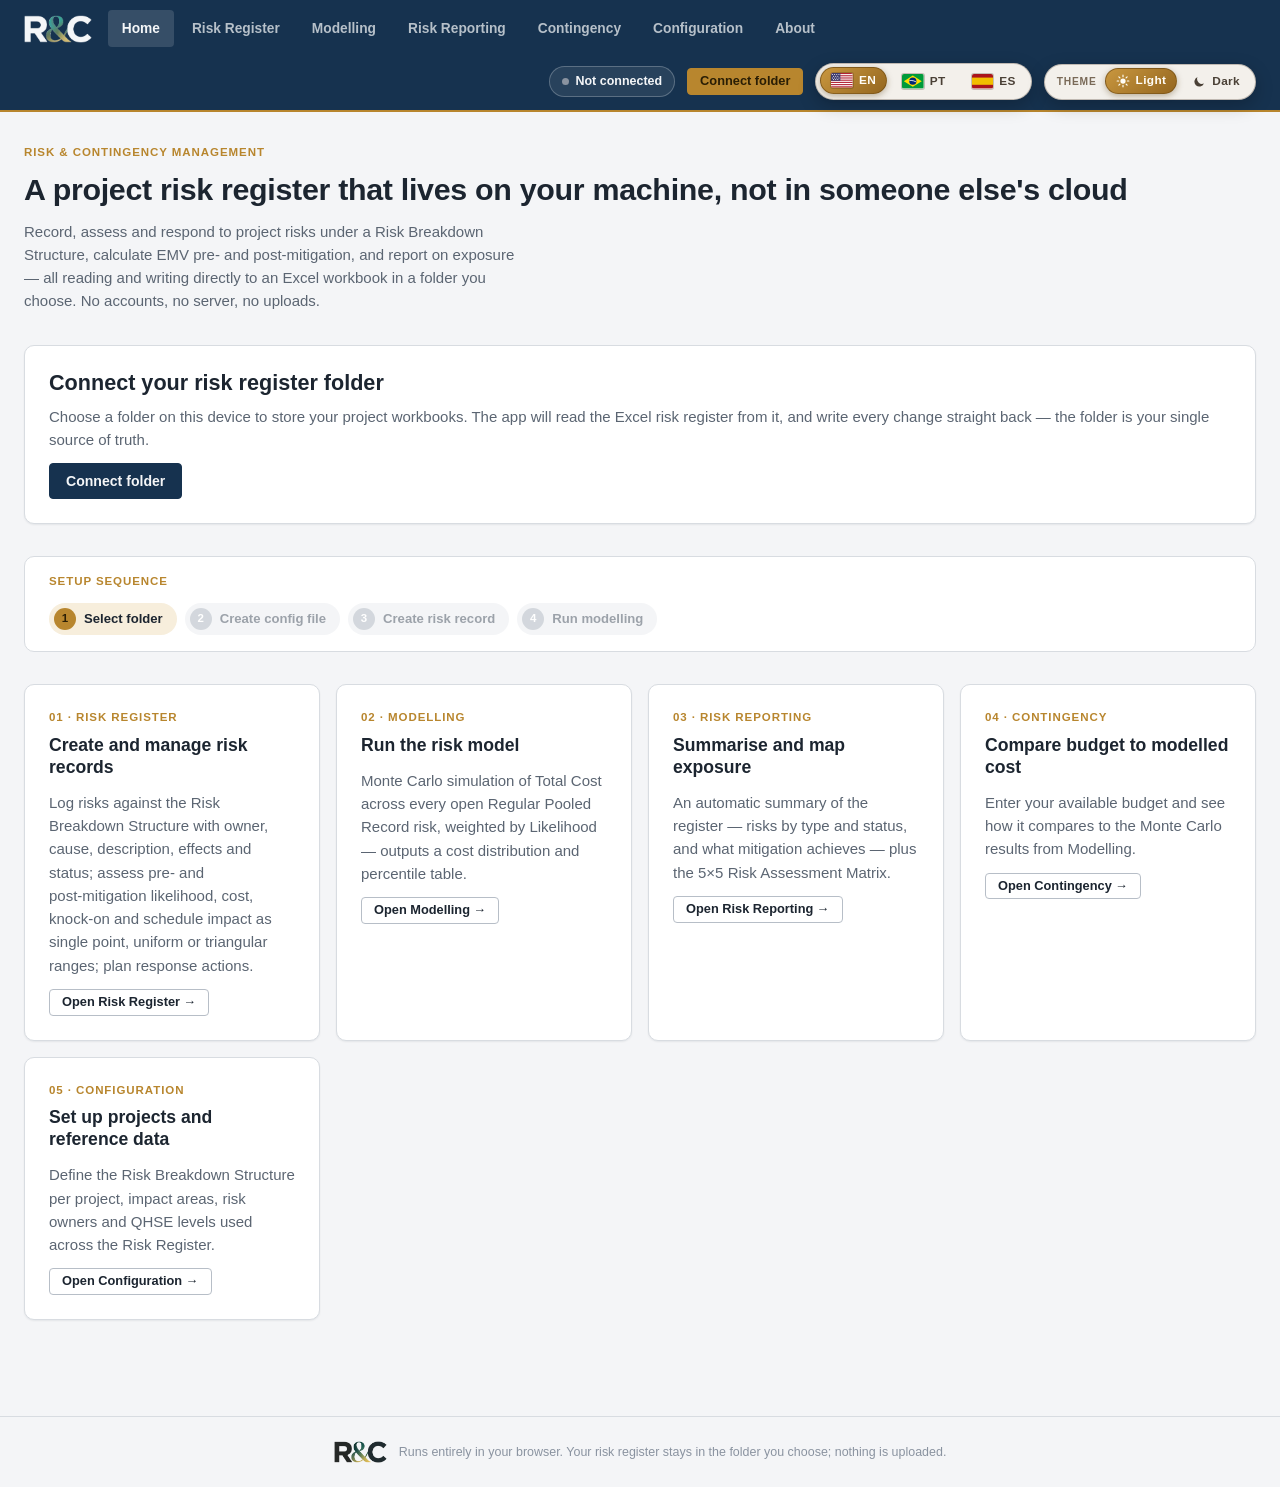
==== commit bfd76e99: "Header/footer logo without repeated brand text, beatconfused-style language switch, labelled theme s" ====
--- a/index.html
+++ b/index.html
@@ -68,9 +68,8 @@
 <body data-page="home">
   <header class="app-header">
     <div class="app-header-inner">
-      <a class="app-brand" href="/index.html">
-        <img class="app-brand-logo" src="/images/logo-light.png" alt="R&amp;C" width="68" height="28">
-        <span class="app-brand-name">Risk &amp; Contingency</span>
+      <a class="app-brand" href="/index.html" title="Risk &amp; Contingency">
+        <img class="app-brand-logo" src="/images/logo-light.png" alt="Risk &amp; Contingency" width="68" height="28">
       </a>
       <button class="app-nav-toggle" type="button" aria-expanded="false" aria-label="Toggle navigation" data-i18n-attr="aria-label:header.toggleNav">&#9776;</button>
       <nav class="app-nav" aria-label="Primary" data-i18n-attr="aria-label:header.primaryNav">
@@ -89,28 +88,16 @@
         </span>
         <button class="btn btn-accent btn-sm" type="button" data-connection-action hidden>Connect folder</button>
         <button class="btn btn-ghost btn-sm" type="button" data-connection-disconnect hidden data-i18n="header.disconnect">Disconnect</button>
-        <label class="theme-toggle" title="Toggle dark mode" data-i18n-attr="title:header.toggleTheme">
-          <input type="checkbox" data-theme-toggle class="visually-hidden">
-          <span class="theme-toggle-track" aria-hidden="true">
-            <span class="theme-toggle-thumb"></span>
-          </span>
-          <span class="visually-hidden" data-i18n="header.toggleTheme">Toggle dark mode</span>
-        </label>
+        <div class="theme-switch" data-theme-switch></div>
       </div>
     </div>
   </header>
 
   <main class="app-main">
-    <div class="page-header home-hero">
-      <div class="home-hero-logo">
-        <img src="/images/logo.png" alt="R&amp;C — Risk &amp; Contingency" width="290" height="120" data-logo-for="light-bg">
-        <img src="/images/logo-light.png" alt="R&amp;C — Risk &amp; Contingency" width="290" height="120" data-logo-for="dark-bg">
-      </div>
-      <div>
-        <span class="eyebrow" data-i18n="home.eyebrow">Risk &amp; Contingency Management</span>
-        <h1 data-i18n="home.title">A project risk register that lives on your machine, not in someone else's cloud</h1>
-        <p data-i18n="home.lead">Record, assess and respond to project risks under a Risk Breakdown Structure, calculate EMV pre- and post‑mitigation, and report on exposure — all reading and writing directly to an Excel workbook in a folder you choose. No accounts, no server, no uploads.</p>
-      </div>
+    <div class="page-header">
+      <span class="eyebrow" data-i18n="home.eyebrow">Risk &amp; Contingency Management</span>
+      <h1 data-i18n="home.title">A project risk register that lives on your machine, not in someone else's cloud</h1>
+      <p data-i18n="home.lead">Record, assess and respond to project risks under a Risk Breakdown Structure, calculate EMV pre- and post‑mitigation, and report on exposure — all reading and writing directly to an Excel workbook in a folder you choose. No accounts, no server, no uploads.</p>
     </div>
 
     <div id="unsupported-notice" class="notice notice-warning" data-unsupported-notice hidden style="margin-bottom: var(--space-5);">
@@ -169,9 +156,9 @@
   </main>
 
   <footer class="app-footer">
-    <img class="app-footer-logo" src="/images/logo.png" alt="R&amp;C" width="58" height="24" data-logo-for="light-bg">
-    <img class="app-footer-logo" src="/images/logo-light.png" alt="R&amp;C" width="58" height="24" data-logo-for="dark-bg">
-    <span data-i18n="footer.text">Risk &amp; Contingency &mdash; runs entirely in your browser. Your risk register stays in the folder you choose; nothing is uploaded.</span>
+    <img class="app-footer-logo" src="/images/logo.png" alt="Risk &amp; Contingency" width="58" height="24" data-logo-for="light-bg">
+    <img class="app-footer-logo" src="/images/logo-light.png" alt="Risk &amp; Contingency" width="58" height="24" data-logo-for="dark-bg">
+    <span data-i18n="footer.text">Runs entirely in your browser. Your risk register stays in the folder you choose; nothing is uploaded.</span>
   </footer>
 
   <script defer src="/js/vendor/xlsx.full.min.js"></script>
--- a/css/components.css
+++ b/css/components.css
@@ -948,3 +948,66 @@
 .report-narrative p:last-child {
   margin-bottom: 0;
 }
+
+/* Risk record form: required fields. Labels get a red asterisk; a
+   required field that's still empty gets a red background (live), on top
+   of the error message shown when saving. */
+label.is-required::after,
+.dist-group.is-required .dist-group-header h4::after,
+.qhse-group.is-required .dist-group-header h4::after {
+  content: " *";
+  color: var(--color-danger);
+}
+
+input.is-missing,
+select.is-missing,
+textarea.is-missing {
+  background: var(--color-risk-high-bg);
+  border-color: var(--color-danger);
+}
+
+/* Total Cost: computed, not an input — muted, dashed "read-only" tiles so
+   it doesn't look like something to type into. */
+.computed-tiles .stat-tile {
+  background: repeating-linear-gradient(135deg, rgba(128, 128, 128, 0.12) 0 6px, transparent 6px 12px), var(--color-surface-alt);
+  border: 1px dashed var(--color-accent);
+  box-shadow: none;
+  cursor: not-allowed;
+}
+
+.computed-tiles .stat-value {
+  color: var(--color-text-muted);
+}
+
+.computed-note {
+  display: flex;
+  align-items: center;
+  gap: 6px;
+  margin: var(--space-2) 0 0;
+  font-size: 0.78rem;
+  color: var(--color-text-muted);
+}
+
+/* Configuration: required-field checklist. */
+.required-fields-grid {
+  display: grid;
+  grid-template-columns: repeat(auto-fit, minmax(220px, 1fr));
+  gap: var(--space-4);
+  margin-top: var(--space-3);
+}
+
+.required-fields-grid fieldset {
+  border: 1px solid var(--color-border);
+  border-radius: var(--radius-md);
+  padding: var(--space-3) var(--space-4);
+  margin: 0;
+}
+
+.required-fields-grid legend {
+  padding: 0 6px;
+  font-size: 0.78rem;
+  font-weight: 700;
+  text-transform: uppercase;
+  letter-spacing: 0.05em;
+  color: var(--color-text-muted);
+}
--- a/css/shell.css
+++ b/css/shell.css
@@ -92,114 +92,103 @@
   cursor: pointer;
 }
 
-/* Language switch (built by js/i18n/i18n.js). Flags are inline SVG,
-   never emoji — Windows has no flag emoji and shows "US"/"BR"/"ES". */
-.lang-switch {
+/* Header switches — language (js/i18n/i18n.js) and theme (js/theme.js).
+   Same look as the beatconfused.com language switcher: a light pill
+   floating on the navy header, the active option a raised gold chip.
+   Flags are inline SVG, never emoji — Windows has no flag emoji and
+   shows "US"/"BR"/"ES" letters instead. */
+.lang-switch,
+.theme-switch {
   display: inline-flex;
   align-items: center;
-  gap: 2px;
-  padding: 2px;
+  gap: 4px;
+  padding: 4px;
   border-radius: 999px;
-  background: rgba(244, 246, 248, 0.08);
-  border: 1px solid rgba(244, 246, 248, 0.22);
-  flex: none;
-}
-
-.lang-switch-btn {
+  background: rgba(255, 251, 244, 0.95);
+  border: 1px solid rgba(62, 45, 30, 0.28);
+  box-shadow: 0 6px 18px rgba(0, 0, 0, 0.22);
+  flex: none;
+}
+
+.lang-switch-btn,
+.switch-btn {
   display: inline-flex;
   align-items: center;
-  gap: 5px;
-  padding: 4px 8px;
+  gap: 6px;
+  padding: 5px 10px;
   border: 1px solid transparent;
   border-radius: 999px;
   background: transparent;
-  color: rgba(244, 246, 248, 0.75);
+  color: #4a4036;
   font: inherit;
-  font-size: 0.7rem;
+  font-size: 0.74rem;
   font-weight: 700;
-  letter-spacing: 0.04em;
+  letter-spacing: 0.03em;
   line-height: 1;
   cursor: pointer;
-  transition: background-color 0.15s ease, color 0.15s ease;
-}
-
-.lang-switch-btn:hover {
-  background: rgba(244, 246, 248, 0.12);
-  color: var(--color-text-on-primary);
-}
-
-.lang-switch-btn.is-active {
-  background: var(--color-accent);
-  color: #1f1604;
-}
-
-.lang-switch-btn:focus-visible {
-  outline: 2px solid var(--color-accent);
+  transition: transform 100ms ease, background-color 100ms ease, border-color 100ms ease, color 100ms ease;
+}
+
+.lang-switch-btn:hover,
+.switch-btn:hover {
+  background: rgba(184, 134, 46, 0.16);
+}
+
+.lang-switch-btn.is-active,
+.switch-btn.is-active {
+  background: linear-gradient(140deg, #c9973f, #94661f);
+  border-color: rgba(115, 78, 20, 0.7);
+  color: #fffdf7;
+  transform: translateY(-1px);
+  box-shadow: 0 2px 6px rgba(80, 55, 10, 0.35);
+}
+
+.lang-switch-btn:focus-visible,
+.switch-btn:focus-visible {
+  outline: 2px solid #c9973f;
   outline-offset: 2px;
 }
 
 .lang-flag {
   display: inline-flex;
-  width: 18px;
-  height: 12px;
+  width: 1.35rem;
+  height: 0.9rem;
   border-radius: 2px;
   overflow: hidden;
-  box-shadow: 0 0 0 1px rgba(0, 0, 0, 0.25);
-  flex: none;
-}
-
-.lang-flag svg {
+  box-shadow: 0 0 0 1px rgba(60, 40, 20, 0.25);
+  flex: none;
+}
+
+.lang-flag svg,
+.switch-icon svg {
   display: block;
   width: 100%;
   height: 100%;
 }
 
-/* Theme toggle switch */
-.theme-toggle {
+/* Theme switch: "Theme  ☀ Light | ☾ Dark" — the caption says what it's
+   for, the labelled options how to use it, the gold chip what's on. */
+.switch-caption {
+  padding: 0 4px 0 8px;
+  color: #7a6a58;
+  font-size: 0.64rem;
+  font-weight: 700;
+  letter-spacing: 0.08em;
+  text-transform: uppercase;
+}
+
+.switch-icon {
   display: inline-flex;
-  align-items: center;
-  cursor: pointer;
-  flex: none;
-}
-
-.theme-toggle-track {
-  position: relative;
-  width: 40px;
-  height: 22px;
-  border-radius: 999px;
-  background: rgba(244, 246, 248, 0.16);
-  border: 1px solid rgba(244, 246, 248, 0.3);
-  transition: background-color 0.15s ease;
-}
-
-.theme-toggle-thumb {
-  position: absolute;
-  top: 1px;
-  left: 1px;
-  width: 18px;
-  height: 18px;
-  border-radius: 50%;
-  background: var(--color-text-on-primary);
-  display: flex;
-  align-items: center;
-  justify-content: center;
-  font-size: 0.62rem;
-  line-height: 1;
-  transition: transform 0.18s ease;
-}
-
-.theme-toggle input:checked ~ .theme-toggle-track {
-  background: var(--color-accent);
-  border-color: var(--color-accent);
-}
-
-.theme-toggle input:checked ~ .theme-toggle-track .theme-toggle-thumb {
-  transform: translateX(18px);
-}
-
-.theme-toggle input:focus-visible ~ .theme-toggle-track {
-  outline: 2px solid var(--color-accent);
-  outline-offset: 2px;
+  width: 14px;
+  height: 14px;
+  flex: none;
+}
+
+@media (prefers-reduced-motion: reduce) {
+  .lang-switch-btn,
+  .switch-btn {
+    transition: none;
+  }
 }
 
 .app-main {
@@ -259,30 +248,6 @@
   display: inline-block;
 }
 
-/* Home hero: logo beside the headline, stacked on narrow screens. */
-.home-hero {
-  display: flex;
-  align-items: center;
-  gap: var(--space-6);
-}
-
-.home-hero-logo img {
-  width: 220px;
-  height: auto;
-}
-
-@media (max-width: 760px) {
-  .home-hero {
-    flex-direction: column;
-    align-items: flex-start;
-    gap: var(--space-4);
-  }
-
-  .home-hero-logo img {
-    width: 150px;
-  }
-}
-
 @media (max-width: 860px) {
   .app-header-inner {
     gap: var(--space-3);
@@ -293,20 +258,23 @@
     font-size: 0.9rem;
   }
 
-  .app-brand-name {
-    display: none;
-  }
-
-  .lang-switch-btn {
-    padding: 4px 6px;
-  }
-
-  .lang-code {
+  .lang-switch-btn,
+  .switch-btn {
+    padding: 5px 7px;
+  }
+
+  .lang-code,
+  .switch-label,
+  .switch-caption {
     display: none;
   }
 
   .app-header-actions {
     gap: var(--space-2);
+    /* Full row, so the pill/buttons/switches wrap inside it instead of
+       overflowing a phone-width screen. */
+    flex: 1 1 100%;
+    justify-content: flex-end;
   }
 
   .status-pill [data-connection-label] {
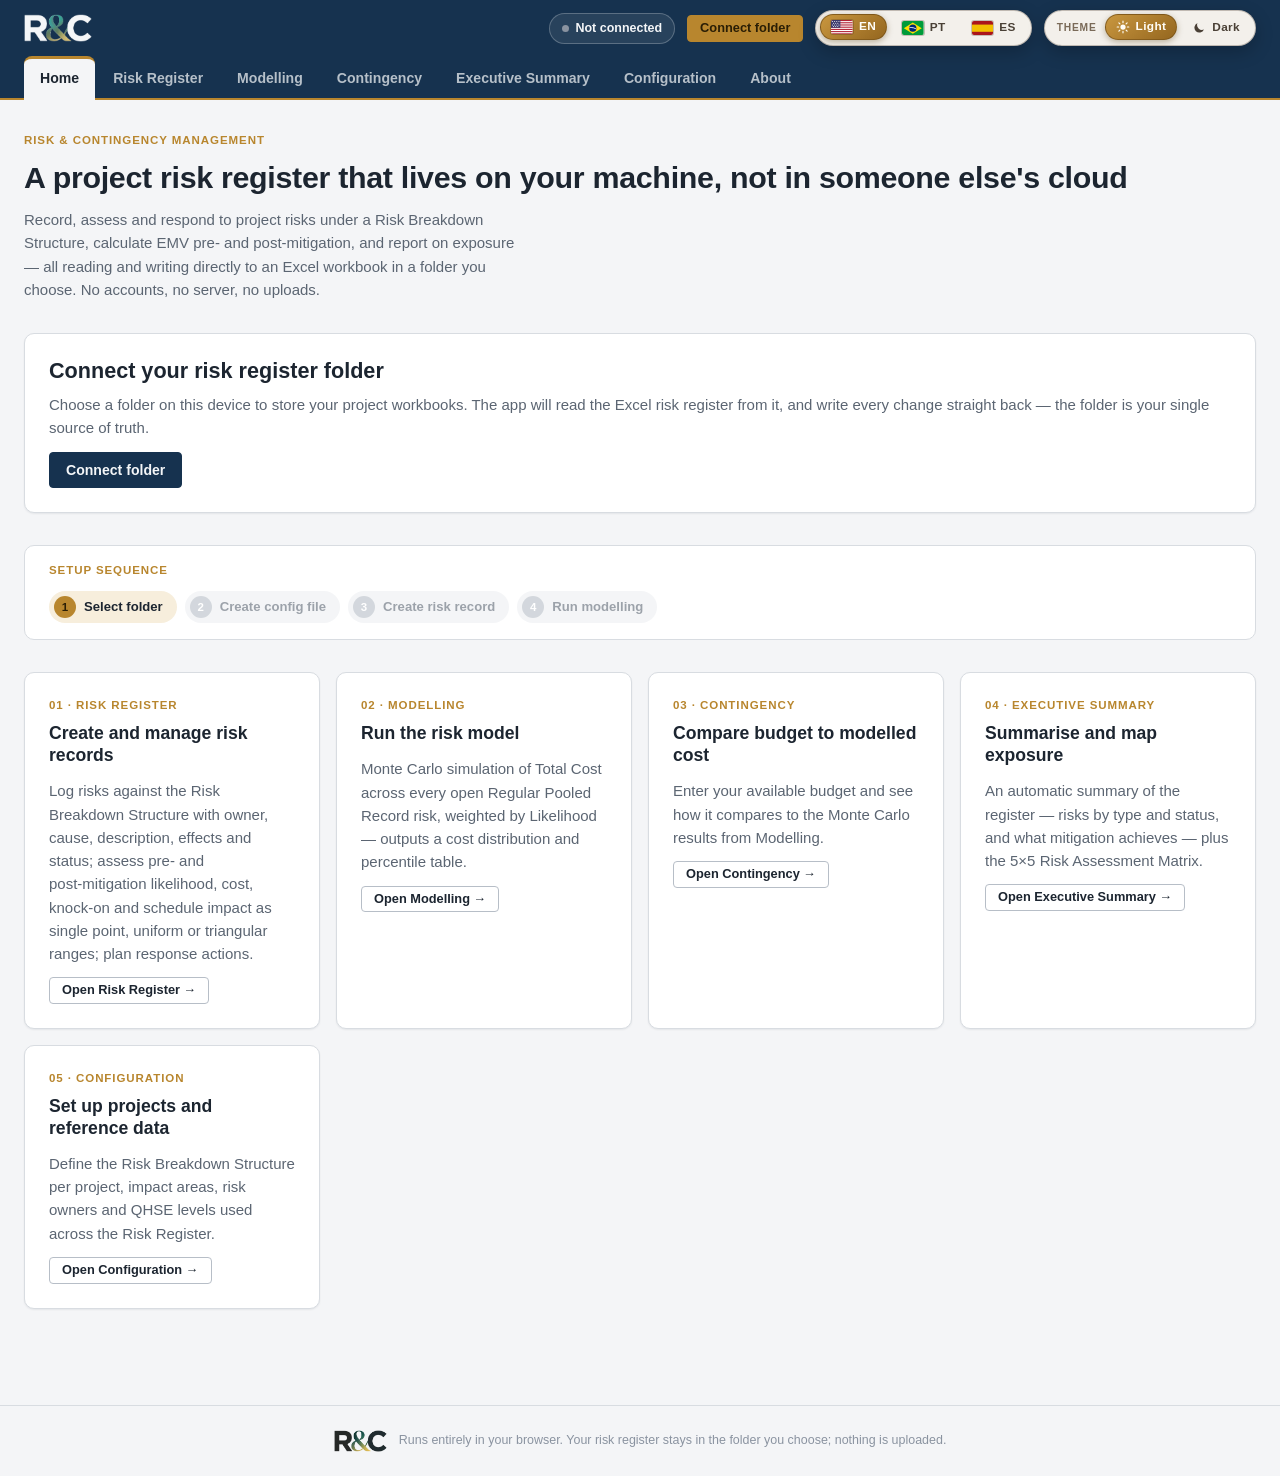
==== commit 43de5407: "Executive Summary rename + nav order, two-row header with tab nav, inline name fields, PT terms Regi" ====
--- a/index.html
+++ b/index.html
@@ -76,8 +76,8 @@
         <a href="/index.html" data-nav="home" data-i18n="nav.home">Home</a>
         <a href="/risk-register.html" data-nav="risk-register" data-i18n="nav.riskRegister">Risk Register</a>
         <a href="/modelling.html" data-nav="modelling" data-i18n="nav.modelling">Modelling</a>
-        <a href="/reporting.html" data-nav="reporting" data-i18n="nav.reporting">Risk Reporting</a>
         <a href="/contingency.html" data-nav="contingency" data-i18n="nav.contingency">Contingency</a>
+        <a href="/reporting.html" data-nav="reporting" data-i18n="nav.reporting">Executive Summary</a>
         <a href="/configuration.html" data-nav="configuration" data-i18n="nav.configuration">Configuration</a>
         <a href="/about.html" data-nav="about" data-i18n="nav.about">About</a>
       </nav>
@@ -135,16 +135,16 @@
         <a class="btn btn-secondary btn-sm" href="/modelling.html" data-i18n="home.card.modelling.cta">Open Modelling →</a>
       </div>
       <div class="card">
-        <span class="eyebrow" data-i18n="home.card.reporting.eyebrow">03 · Risk Reporting</span>
-        <h3 data-i18n="home.card.reporting.title">Summarise and map exposure</h3>
-        <p data-i18n="home.card.reporting.body">An automatic summary of the register — risks by type and status, and what mitigation achieves — plus the 5×5 Risk Assessment Matrix.</p>
-        <a class="btn btn-secondary btn-sm" href="/reporting.html" data-i18n="home.card.reporting.cta">Open Risk Reporting →</a>
-      </div>
-      <div class="card">
-        <span class="eyebrow" data-i18n="home.card.contingency.eyebrow">04 · Contingency</span>
+        <span class="eyebrow" data-i18n="home.card.contingency.eyebrow">03 · Contingency</span>
         <h3 data-i18n="home.card.contingency.title">Compare budget to modelled cost</h3>
         <p data-i18n="home.card.contingency.body">Enter your available budget and see how it compares to the Monte Carlo results from Modelling.</p>
         <a class="btn btn-secondary btn-sm" href="/contingency.html" data-i18n="home.card.contingency.cta">Open Contingency →</a>
+      </div>
+      <div class="card">
+        <span class="eyebrow" data-i18n="home.card.reporting.eyebrow">04 · Executive Summary</span>
+        <h3 data-i18n="home.card.reporting.title">Summarise and map exposure</h3>
+        <p data-i18n="home.card.reporting.body">An automatic summary of the register — risks by type and status, and what mitigation achieves — plus the 5×5 Risk Assessment Matrix.</p>
+        <a class="btn btn-secondary btn-sm" href="/reporting.html" data-i18n="home.card.reporting.cta">Open Executive Summary →</a>
       </div>
       <div class="card">
         <span class="eyebrow" data-i18n="home.card.configuration.eyebrow">05 · Configuration</span>
--- a/css/components.css
+++ b/css/components.css
@@ -456,7 +456,8 @@
   gap: var(--space-2);
 }
 
-.named-list-form input {
+.named-list-form input,
+.named-list-form select {
   flex: 1;
 }
 
@@ -916,6 +917,7 @@
 
 label.inline-check {
   display: flex;
+  white-space: nowrap;
   align-items: center;
   gap: 6px;
   font-weight: 400;
@@ -988,26 +990,191 @@
   color: var(--color-text-muted);
 }
 
-/* Configuration: required-field checklist. */
-.required-fields-grid {
+.sign-hint:not(:empty)::before {
+  content: " · ";
+}
+
+/* Risk record form: pre-mitigation (inherent) section tinted a very soft
+   red, post-mitigation (residual) a very soft green. */
+.card[data-assessment-phase="pre"] {
+  background: linear-gradient(rgba(179, 55, 44, 0.06), rgba(179, 55, 44, 0.06)), var(--color-surface);
+  border-color: rgba(179, 55, 44, 0.28);
+}
+
+.card[data-assessment-phase="post"] {
+  background: linear-gradient(rgba(46, 125, 79, 0.07), rgba(46, 125, 79, 0.07)), var(--color-surface);
+  border-color: rgba(46, 125, 79, 0.3);
+}
+
+/* Contingency table: highlight the median row. */
+.data-table tr.row-emphasis td {
+  background: var(--color-accent-bg);
+}
+
+/* Percentile tables (js/charts/percentile-tables.js): numbers right-
+   aligned; the 101-row full distribution scrolls inside its card with
+   a sticky header rather than stretching the page. */
+.percentile-table td:not(:first-child),
+.percentile-table th:not(:first-child) {
+  text-align: right;
+}
+
+.percentile-scroll {
+  max-height: 520px;
+  overflow: auto;
+  border: 1px solid var(--color-border);
+  border-radius: var(--radius-md);
+}
+
+.percentile-scroll .data-table thead th {
+  position: sticky;
+  top: 0;
+  z-index: 1;
+}
+
+/* Contingency: chart with its options panel on the right (stacks below
+   on narrow screens). */
+.chart-with-controls {
   display: grid;
-  grid-template-columns: repeat(auto-fit, minmax(220px, 1fr));
+  grid-template-columns: minmax(0, 1fr) 230px;
   gap: var(--space-4);
-  margin-top: var(--space-3);
-}
-
-.required-fields-grid fieldset {
+  align-items: start;
+}
+
+@media (max-width: 860px) {
+  .chart-with-controls {
+    grid-template-columns: 1fr;
+  }
+}
+
+.chart-controls {
+  display: flex;
+  flex-direction: column;
+  gap: var(--space-3);
+  padding: var(--space-3);
   border: 1px solid var(--color-border);
   border-radius: var(--radius-md);
-  padding: var(--space-3) var(--space-4);
+  background: var(--color-surface-alt);
+}
+
+.chart-controls fieldset {
+  border: 0;
   margin: 0;
-}
-
-.required-fields-grid legend {
-  padding: 0 6px;
+  padding: 0;
+  display: flex;
+  flex-direction: column;
+  gap: 6px;
+}
+
+.chart-controls legend {
+  margin-bottom: 4px;
+  font-size: 0.72rem;
+  font-weight: 700;
+  letter-spacing: 0.05em;
+  text-transform: uppercase;
+  color: var(--color-text-muted);
+}
+
+.chart-controls-note {
+  margin: 0;
+  font-size: 0.75rem;
+  color: var(--color-text-subtle);
+}
+
+.marker-chips {
+  display: flex;
+  flex-wrap: wrap;
+  gap: 6px;
+}
+
+.marker-chip {
+  display: inline-flex;
+  align-items: center;
+  gap: 4px;
+  padding: 2px 4px 2px 9px;
+  border-radius: 999px;
+  background: var(--color-accent-bg);
+  border: 1px solid var(--color-accent);
   font-size: 0.78rem;
   font-weight: 700;
-  text-transform: uppercase;
-  letter-spacing: 0.05em;
-  color: var(--color-text-muted);
-}
+}
+
+.marker-chip button {
+  border: 0;
+  background: transparent;
+  color: inherit;
+  cursor: pointer;
+  font-size: 0.9rem;
+  line-height: 1;
+  padding: 0 4px;
+}
+
+.marker-add {
+  display: flex;
+  gap: 6px;
+}
+
+.marker-add input {
+  width: 70px;
+  flex: none;
+}
+
+.chart-empty {
+  padding: var(--space-6);
+  text-align: center;
+  color: var(--color-text-subtle);
+}
+
+/* Saved modellings / register baselines pickers. */
+.saved-picker {
+  margin-top: var(--space-4);
+  padding-top: var(--space-4);
+  border-top: 1px solid var(--color-border);
+  max-width: 560px;
+}
+
+.saved-picker-row {
+  display: flex;
+  gap: var(--space-2);
+  align-items: center;
+}
+
+.saved-picker-row select {
+  flex: 1;
+}
+
+.baseline-bar {
+  display: flex;
+  flex-wrap: wrap;
+  align-items: end;
+  gap: var(--space-3);
+  margin-bottom: var(--space-4);
+  padding: var(--space-3) var(--space-4);
+  border: 1px solid var(--color-border);
+  border-radius: var(--radius-md);
+  background: var(--color-surface-alt);
+}
+
+.baseline-bar > div {
+  min-width: 240px;
+}
+
+/* Inline "name this" field (js/inline-name.js) for baselines/modellings. */
+.inline-name-host {
+  margin: var(--space-3) 0;
+  padding: var(--space-3) var(--space-4);
+  border: 1px solid var(--color-accent);
+  border-radius: var(--radius-md);
+  background: var(--color-accent-bg);
+  max-width: 640px;
+}
+
+.inline-name-row {
+  display: flex;
+  gap: var(--space-2);
+  align-items: center;
+}
+
+.inline-name-row input {
+  flex: 1;
+}
--- a/css/shell.css
+++ b/css/shell.css
@@ -1,10 +1,13 @@
+/* Header (2026-10-04): two rows. Top: R&C logo on the left; folder
+   connection, language and theme switches on the right. Bottom: the
+   page tabs (Home … About). The active tab takes the page background and
+   overlaps the header's gold bottom border, so it reads as continuous
+   with the page below it. Grid areas, so the markup order (brand, nav
+   toggle, nav, actions) stays the same on every page. */
 .app-header {
   position: sticky;
   top: 0;
   z-index: 20;
-  min-height: var(--header-height);
-  display: flex;
-  align-items: center;
   background: var(--color-primary);
   border-bottom: 2px solid var(--color-accent);
 }
@@ -13,15 +16,19 @@
   width: 100%;
   max-width: var(--content-max-width);
   margin: 0 auto;
-  padding: 10px var(--space-5);
-  display: flex;
-  align-items: center;
-  flex-wrap: wrap;
-  row-gap: 8px;
-  gap: var(--space-4);
+  padding: 10px var(--space-5) 0;
+  display: grid;
+  grid-template-columns: auto auto minmax(0, 1fr);
+  grid-template-areas:
+    "brand toggle actions"
+    "nav   nav    nav";
+  align-items: center;
+  column-gap: var(--space-4);
+  row-gap: 10px;
 }
 
 .app-brand {
+  grid-area: brand;
   display: flex;
   align-items: center;
   gap: var(--space-2);
@@ -47,18 +54,25 @@
 }
 
 .app-nav {
+  grid-area: nav;
+  align-self: end;
   display: flex;
   flex-wrap: nowrap;
-  gap: var(--space-1);
-  flex: 0 0 auto;
+  gap: 2px;
+  overflow-x: auto;
+  scrollbar-width: none;
+  /* Tabs sit on the header's bottom edge (the active one covers it). */
+  margin-bottom: -2px;
 }
 
 .app-nav a {
+  flex: none;
   color: rgba(244, 246, 248, 0.72);
-  font-size: 0.86rem;
+  font-size: 0.88rem;
   font-weight: 600;
-  padding: 8px 14px;
-  border-radius: var(--radius-sm);
+  padding: 9px 16px 10px;
+  border-radius: 8px 8px 0 0;
+  border-top: 3px solid transparent;
   transition: background-color 0.15s ease, color 0.15s ease;
 }
 
@@ -68,21 +82,26 @@
   background: rgba(244, 246, 248, 0.08);
 }
 
+/* Active page: a tab in the page's own background colour, with a gold
+   top edge, flowing into the page underneath. */
 .app-nav a[aria-current="page"] {
-  color: var(--color-text-on-primary);
-  background: rgba(244, 246, 248, 0.14);
+  color: var(--color-text);
+  background: var(--color-bg);
+  border-top-color: var(--color-accent);
 }
 
 .app-header-actions {
-  flex: none;
-  margin-left: auto;
+  grid-area: actions;
+  justify-self: end;
   display: flex;
   align-items: center;
+  justify-content: flex-end;
   flex-wrap: wrap;
   gap: var(--space-3);
 }
 
 .app-nav-toggle {
+  grid-area: toggle;
   display: none;
   background: transparent;
   border: 1px solid rgba(244, 246, 248, 0.3);
@@ -250,8 +269,17 @@
 
 @media (max-width: 860px) {
   .app-header-inner {
-    gap: var(--space-3);
     padding: 8px var(--space-3);
+    grid-template-columns: auto minmax(0, 1fr);
+    grid-template-areas:
+      "brand   toggle"
+      "actions actions";
+    column-gap: var(--space-3);
+    row-gap: 8px;
+  }
+
+  .app-nav-toggle {
+    justify-self: end;
   }
 
   .app-brand {
@@ -271,10 +299,7 @@
 
   .app-header-actions {
     gap: var(--space-2);
-    /* Full row, so the pill/buttons/switches wrap inside it instead of
-       overflowing a phone-width screen. */
-    flex: 1 1 100%;
-    justify-content: flex-end;
+    justify-self: stretch;
   }
 
   .status-pill [data-connection-label] {
@@ -294,11 +319,13 @@
     display: inline-flex;
   }
 
+  /* Phones: the tabs become a drop-down list under the header. */
   .app-nav {
     position: absolute;
-    top: var(--header-height);
+    top: 100%;
     left: 0;
     right: 0;
+    margin: 2px 0 0;
     background: var(--color-primary);
     flex-direction: column;
     padding: var(--space-2);
@@ -306,6 +333,16 @@
     display: none;
   }
 
+  .app-nav a {
+    border-radius: var(--radius-sm);
+    border-top: 0;
+    border-left: 3px solid transparent;
+  }
+
+  .app-nav a[aria-current="page"] {
+    border-left-color: var(--color-accent);
+  }
+
   .app-nav.is-open {
     display: flex;
   }
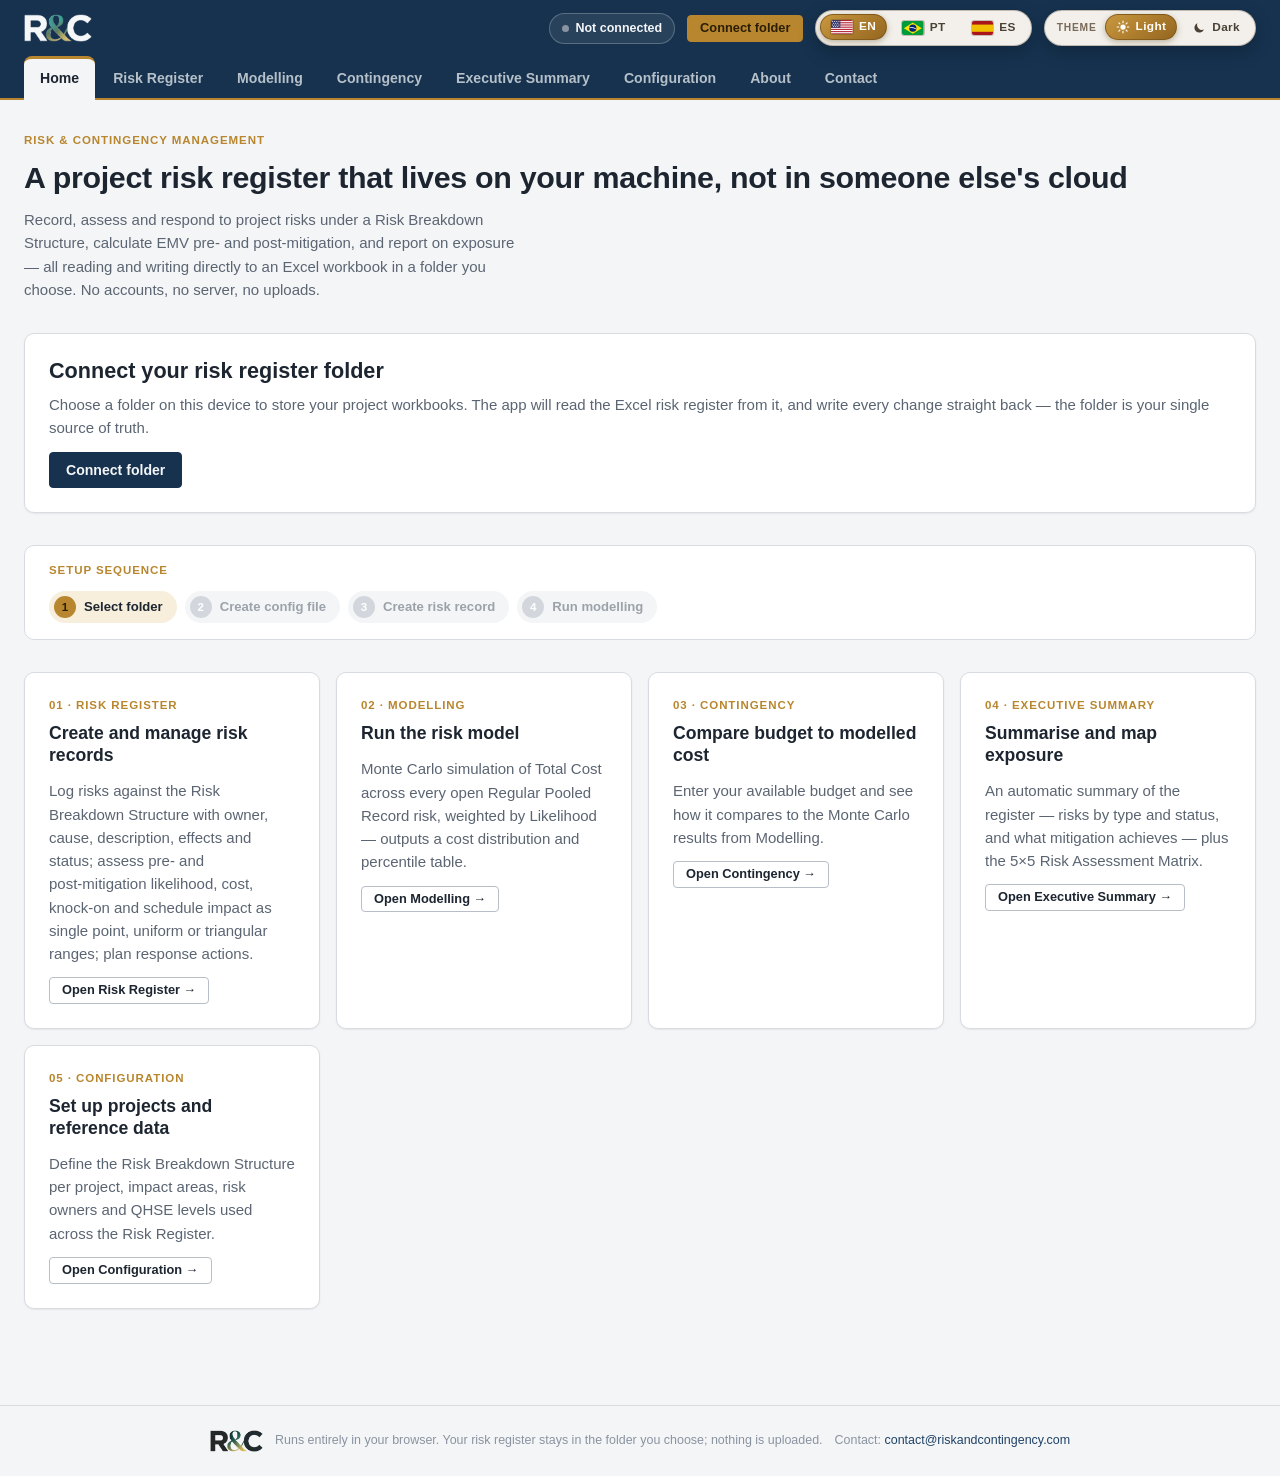
==== commit e087b245: "Project bar under the tabs, Contact tab with form + Cloudflare Pages Function email, contact@ addres" ====
--- a/index.html
+++ b/index.html
@@ -80,6 +80,7 @@
         <a href="/reporting.html" data-nav="reporting" data-i18n="nav.reporting">Executive Summary</a>
         <a href="/configuration.html" data-nav="configuration" data-i18n="nav.configuration">Configuration</a>
         <a href="/about.html" data-nav="about" data-i18n="nav.about">About</a>
+        <a href="/contact.html" data-nav="contact" data-i18n="nav.contact">Contact</a>
       </nav>
       <div class="app-header-actions">
         <span class="status-pill" data-connection-pill data-state="checking">
@@ -159,6 +160,7 @@
     <img class="app-footer-logo" src="/images/logo.png" alt="Risk &amp; Contingency" width="58" height="24" data-logo-for="light-bg">
     <img class="app-footer-logo" src="/images/logo-light.png" alt="Risk &amp; Contingency" width="58" height="24" data-logo-for="dark-bg">
     <span data-i18n="footer.text">Runs entirely in your browser. Your risk register stays in the folder you choose; nothing is uploaded.</span>
+    <span class="footer-contact"><span data-i18n="footer.contact">Contact:</span> <a href="mailto:contact@riskandcontingency.com">contact@riskandcontingency.com</a></span>
   </footer>
 
   <script defer src="/js/vendor/xlsx.full.min.js"></script>
--- a/css/components.css
+++ b/css/components.css
@@ -1178,3 +1178,71 @@
 .inline-name-row input {
   flex: 1;
 }
+
+/* Contact page (contact.html, js/pages/contact.js). */
+.contact-layout {
+  display: grid;
+  grid-template-columns: minmax(0, 2fr) minmax(220px, 1fr);
+  gap: var(--space-5);
+  align-items: start;
+}
+
+.contact-grid {
+  display: grid;
+  grid-template-columns: repeat(2, minmax(0, 1fr));
+  gap: var(--space-4);
+}
+
+.contact-message {
+  margin-top: var(--space-4);
+}
+
+.contact-consent {
+  display: flex;
+  align-items: flex-start;
+  gap: var(--space-2);
+  margin-top: var(--space-4);
+}
+
+.contact-consent input {
+  margin-top: 3px;
+  flex: none;
+}
+
+.contact-consent label {
+  font-weight: 400;
+  font-size: 0.88rem;
+  margin: 0;
+}
+
+/* Honeypot: off-screen rather than display:none, which some bots skip. */
+.contact-hp {
+  position: absolute;
+  left: -10000px;
+  width: 1px;
+  height: 1px;
+  overflow: hidden;
+}
+
+.contact-error {
+  margin-top: var(--space-4);
+}
+
+.contact-actions {
+  margin-top: var(--space-5);
+}
+
+.contact-success h2 {
+  color: var(--color-success);
+}
+
+.contact-aside a {
+  overflow-wrap: anywhere;
+}
+
+@media (max-width: 760px) {
+  .contact-layout,
+  .contact-grid {
+    grid-template-columns: 1fr;
+  }
+}
--- a/css/shell.css
+++ b/css/shell.css
@@ -210,6 +210,52 @@
   }
 }
 
+/* Project bar (js/shell.js): the connected folder's name right under the
+   tabs, on the working pages. Gold-tinted so it reads as context, not
+   content; red-tinted when no folder is connected. */
+.project-bar {
+  background: var(--color-accent-bg);
+  border-bottom: 1px solid var(--color-border);
+  color: var(--color-text);
+}
+
+.project-bar-inner {
+  max-width: var(--content-max-width);
+  margin: 0 auto;
+  padding: 10px var(--space-5);
+  font-size: 0.95rem;
+  overflow-wrap: anywhere;
+}
+
+.project-bar-label {
+  font-weight: 600;
+  color: var(--color-text-muted);
+}
+
+.project-bar-name {
+  font-weight: 700;
+}
+
+.project-bar-note {
+  color: var(--color-text-muted);
+  font-size: 0.85rem;
+}
+
+.project-bar[data-state="none"] {
+  background: var(--color-risk-high-bg);
+}
+
+.project-bar[data-state="none"] .project-bar-name {
+  font-weight: 600;
+  color: var(--color-risk-high);
+}
+
+@media (max-width: 860px) {
+  .project-bar-inner {
+    padding: 8px var(--space-3);
+  }
+}
+
 .app-main {
   width: 100%;
   max-width: var(--content-max-width);
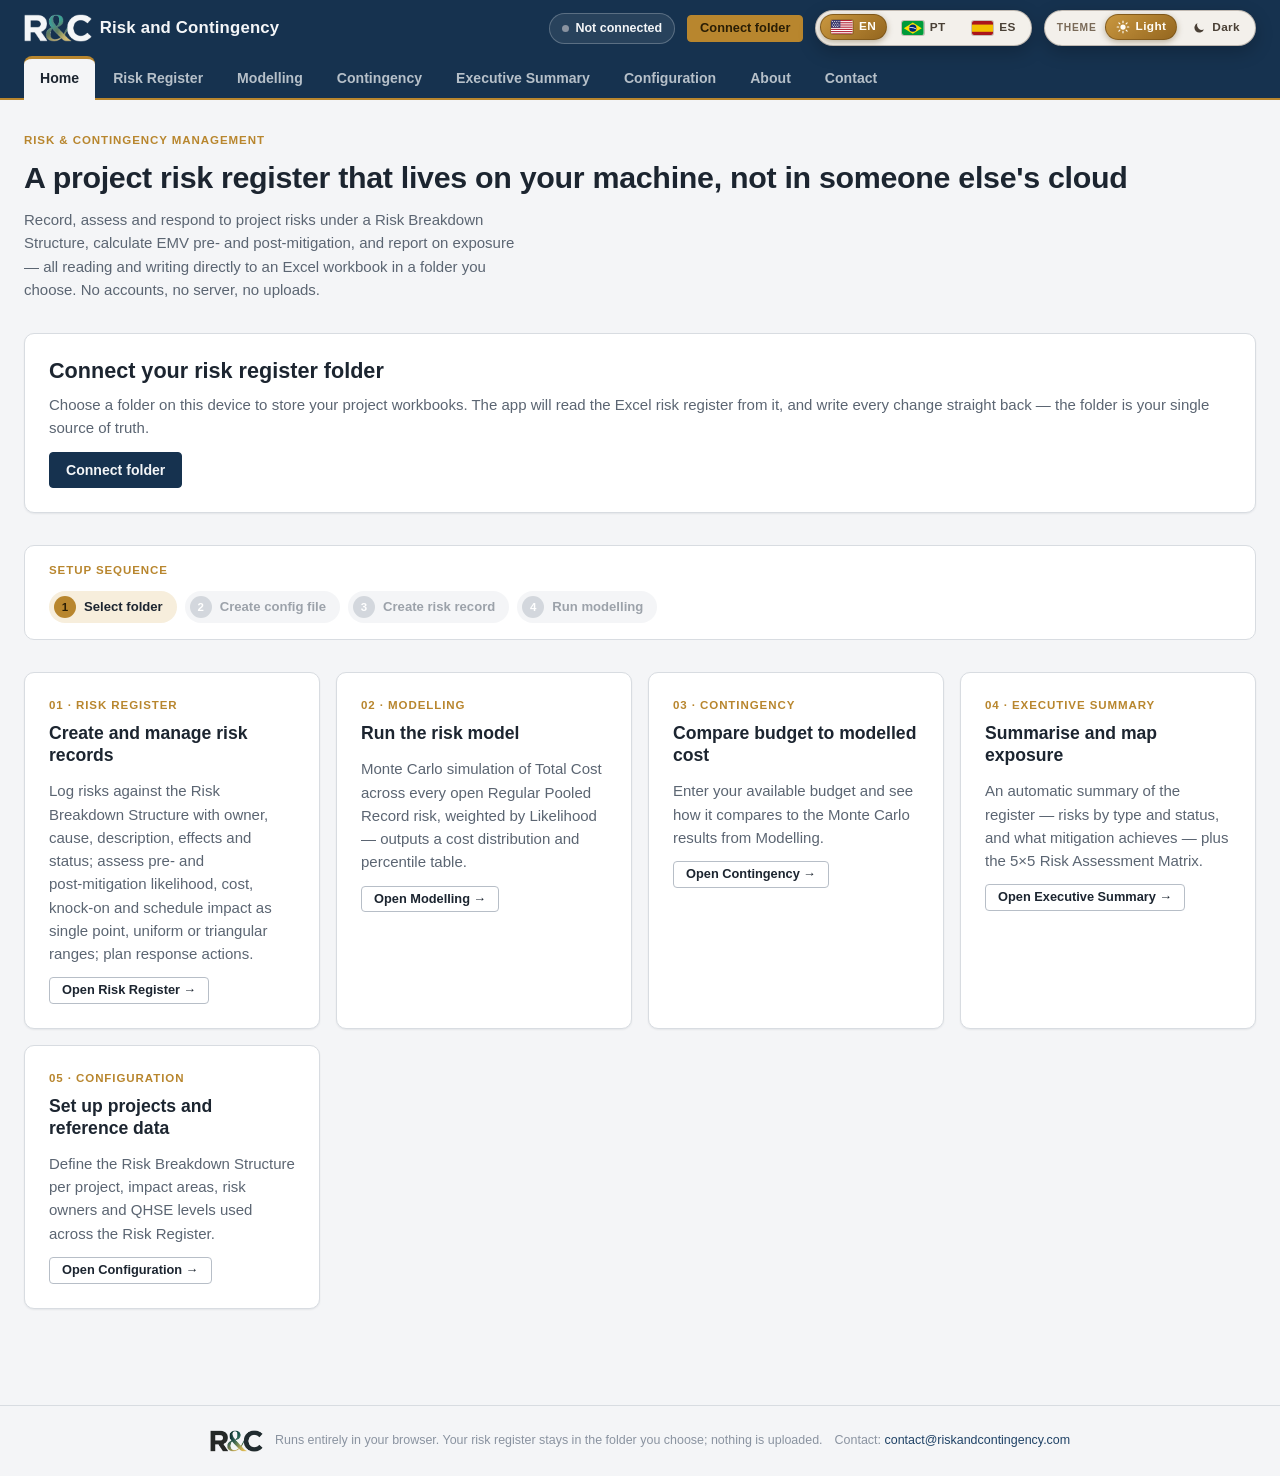
==== commit 6a615a92: "Site name next to the logo, project bar at title size in bold italic, single section titles (no eyeb" ====
--- a/index.html
+++ b/index.html
@@ -69,7 +69,7 @@
   <header class="app-header">
     <div class="app-header-inner">
       <a class="app-brand" href="/index.html" title="Risk &amp; Contingency">
-        <img class="app-brand-logo" src="/images/logo-light.png" alt="Risk &amp; Contingency" width="68" height="28">
+        <img class="app-brand-logo" src="/images/logo-light.png" alt="" width="68" height="28"><span class="app-brand-name">Risk and Contingency</span>
       </a>
       <button class="app-nav-toggle" type="button" aria-expanded="false" aria-label="Toggle navigation" data-i18n-attr="aria-label:header.toggleNav">&#9776;</button>
       <nav class="app-nav" aria-label="Primary" data-i18n-attr="aria-label:header.primaryNav">
--- a/css/shell.css
+++ b/css/shell.css
@@ -51,6 +51,15 @@
   height: 28px;
   width: auto;
   flex: none;
+}
+
+/* Site name next to the logo (2026-10-07, user request) — written
+   "Risk and Contingency" so it doesn't repeat the logo's "&". */
+.app-brand-name {
+  font-size: 1.05rem;
+  font-weight: 700;
+  letter-spacing: 0.01em;
+  white-space: nowrap;
 }
 
 .app-nav {
@@ -219,26 +228,23 @@
   color: var(--color-text);
 }
 
+/* Same size as the page's h1 (base.css), all bold italic: reads as the
+   highlighted header of the section (2026-10-07, user request). */
 .project-bar-inner {
   max-width: var(--content-max-width);
   margin: 0 auto;
-  padding: 10px var(--space-5);
-  font-size: 0.95rem;
+  padding: 12px var(--space-5);
+  font-size: 1.9rem;
+  font-weight: 700;
+  font-style: italic;
+  line-height: 1.25;
+  letter-spacing: -0.01em;
   overflow-wrap: anywhere;
-}
-
-.project-bar-label {
-  font-weight: 600;
-  color: var(--color-text-muted);
-}
-
-.project-bar-name {
-  font-weight: 700;
 }
 
 .project-bar-note {
   color: var(--color-text-muted);
-  font-size: 0.85rem;
+  font-size: 0.95rem;
 }
 
 .project-bar[data-state="none"] {
@@ -246,13 +252,16 @@
 }
 
 .project-bar[data-state="none"] .project-bar-name {
-  font-weight: 600;
   color: var(--color-risk-high);
 }
 
 @media (max-width: 860px) {
   .project-bar-inner {
     padding: 8px var(--space-3);
+  }
+
+  .app-brand-name {
+    font-size: 0.95rem;
   }
 }
 
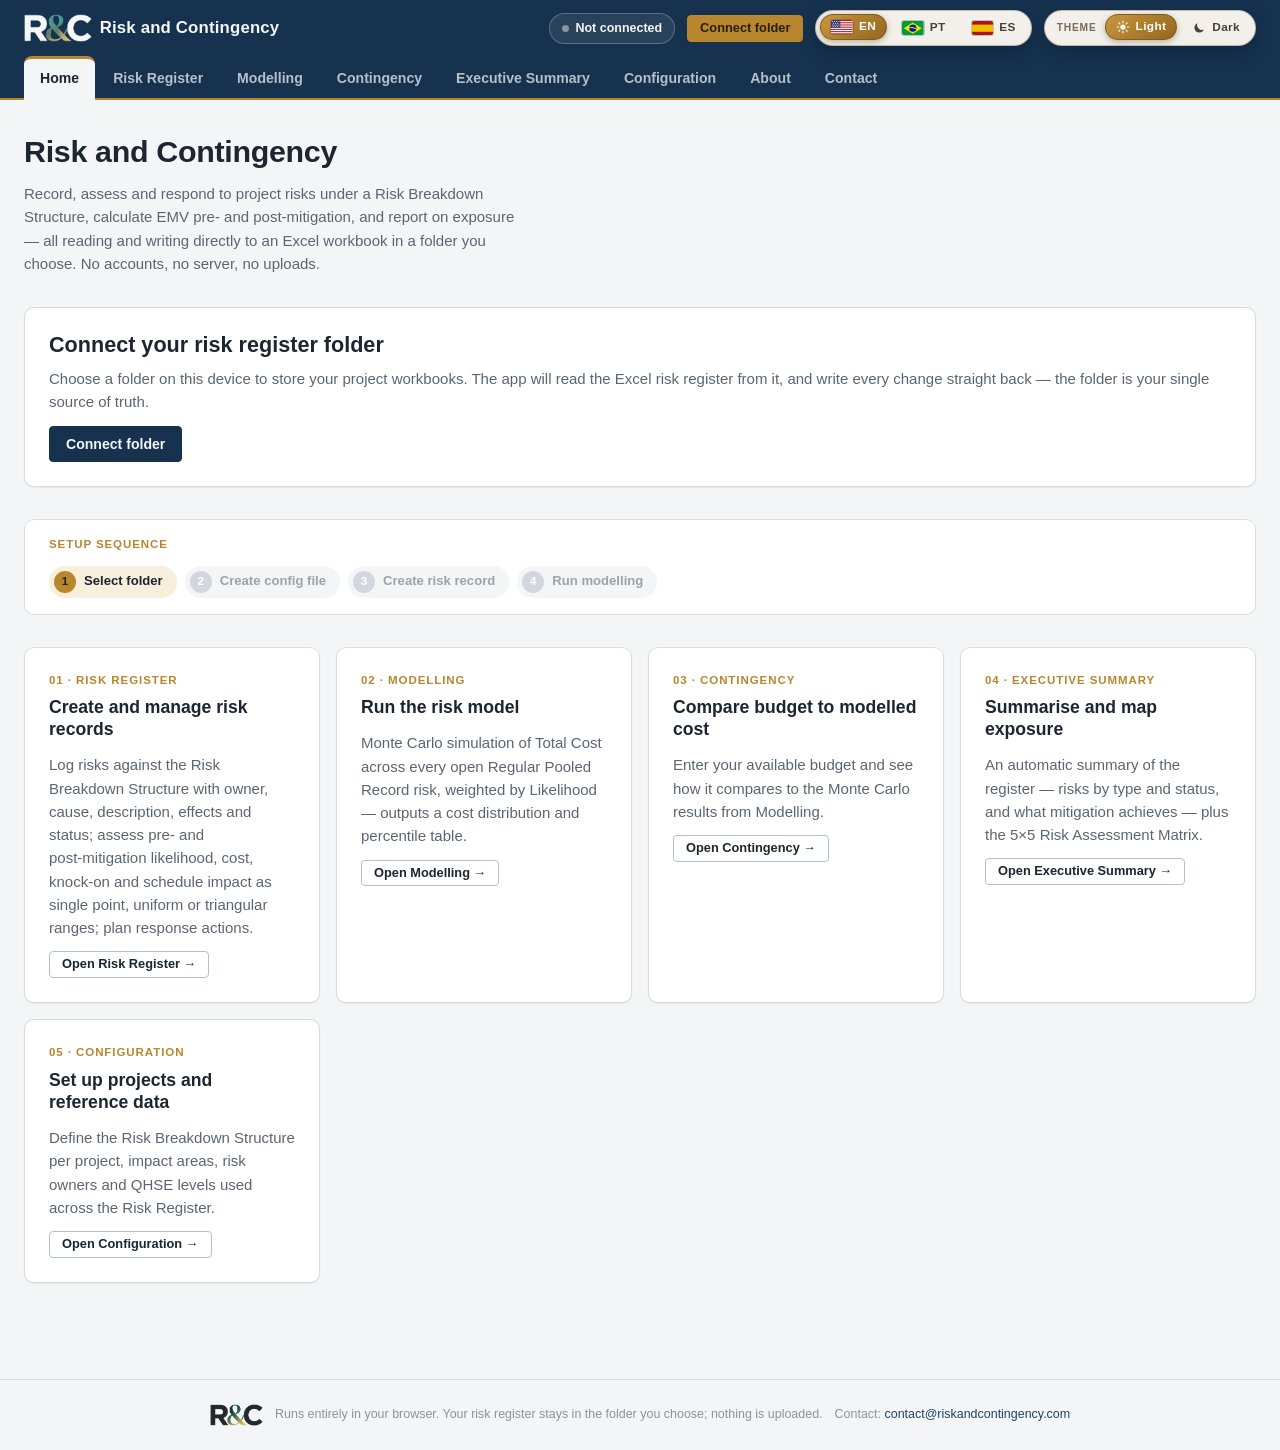
==== commit 13323ea0: "Single page titles (no eyebrow) on Home, About and Contact Co-Authored-By: Claude Opus 5.5 <noreply@" ====
--- a/index.html
+++ b/index.html
@@ -96,8 +96,7 @@
 
   <main class="app-main">
     <div class="page-header">
-      <span class="eyebrow" data-i18n="home.eyebrow">Risk &amp; Contingency Management</span>
-      <h1 data-i18n="home.title">A project risk register that lives on your machine, not in someone else's cloud</h1>
+      <h1 data-i18n="home.title">Risk and Contingency</h1>
       <p data-i18n="home.lead">Record, assess and respond to project risks under a Risk Breakdown Structure, calculate EMV pre- and post‑mitigation, and report on exposure — all reading and writing directly to an Excel workbook in a folder you choose. No accounts, no server, no uploads.</p>
     </div>
 
